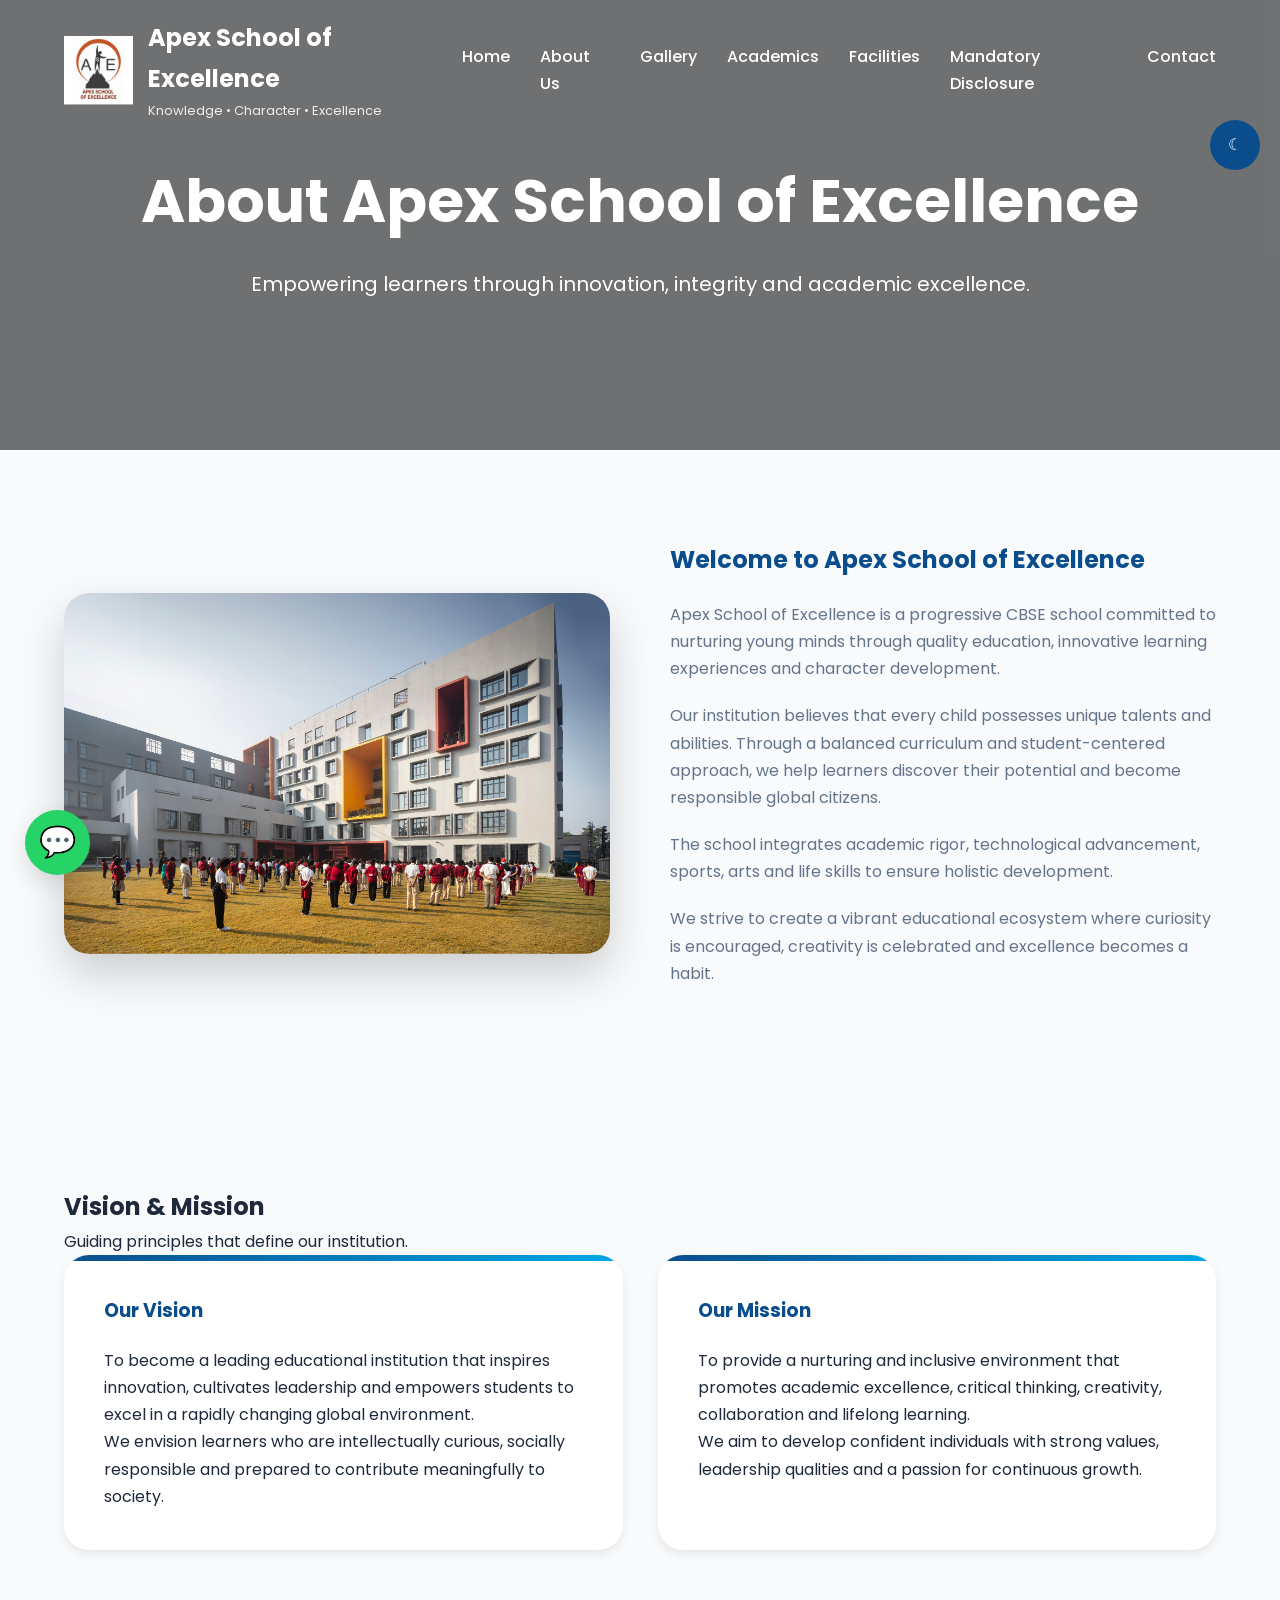
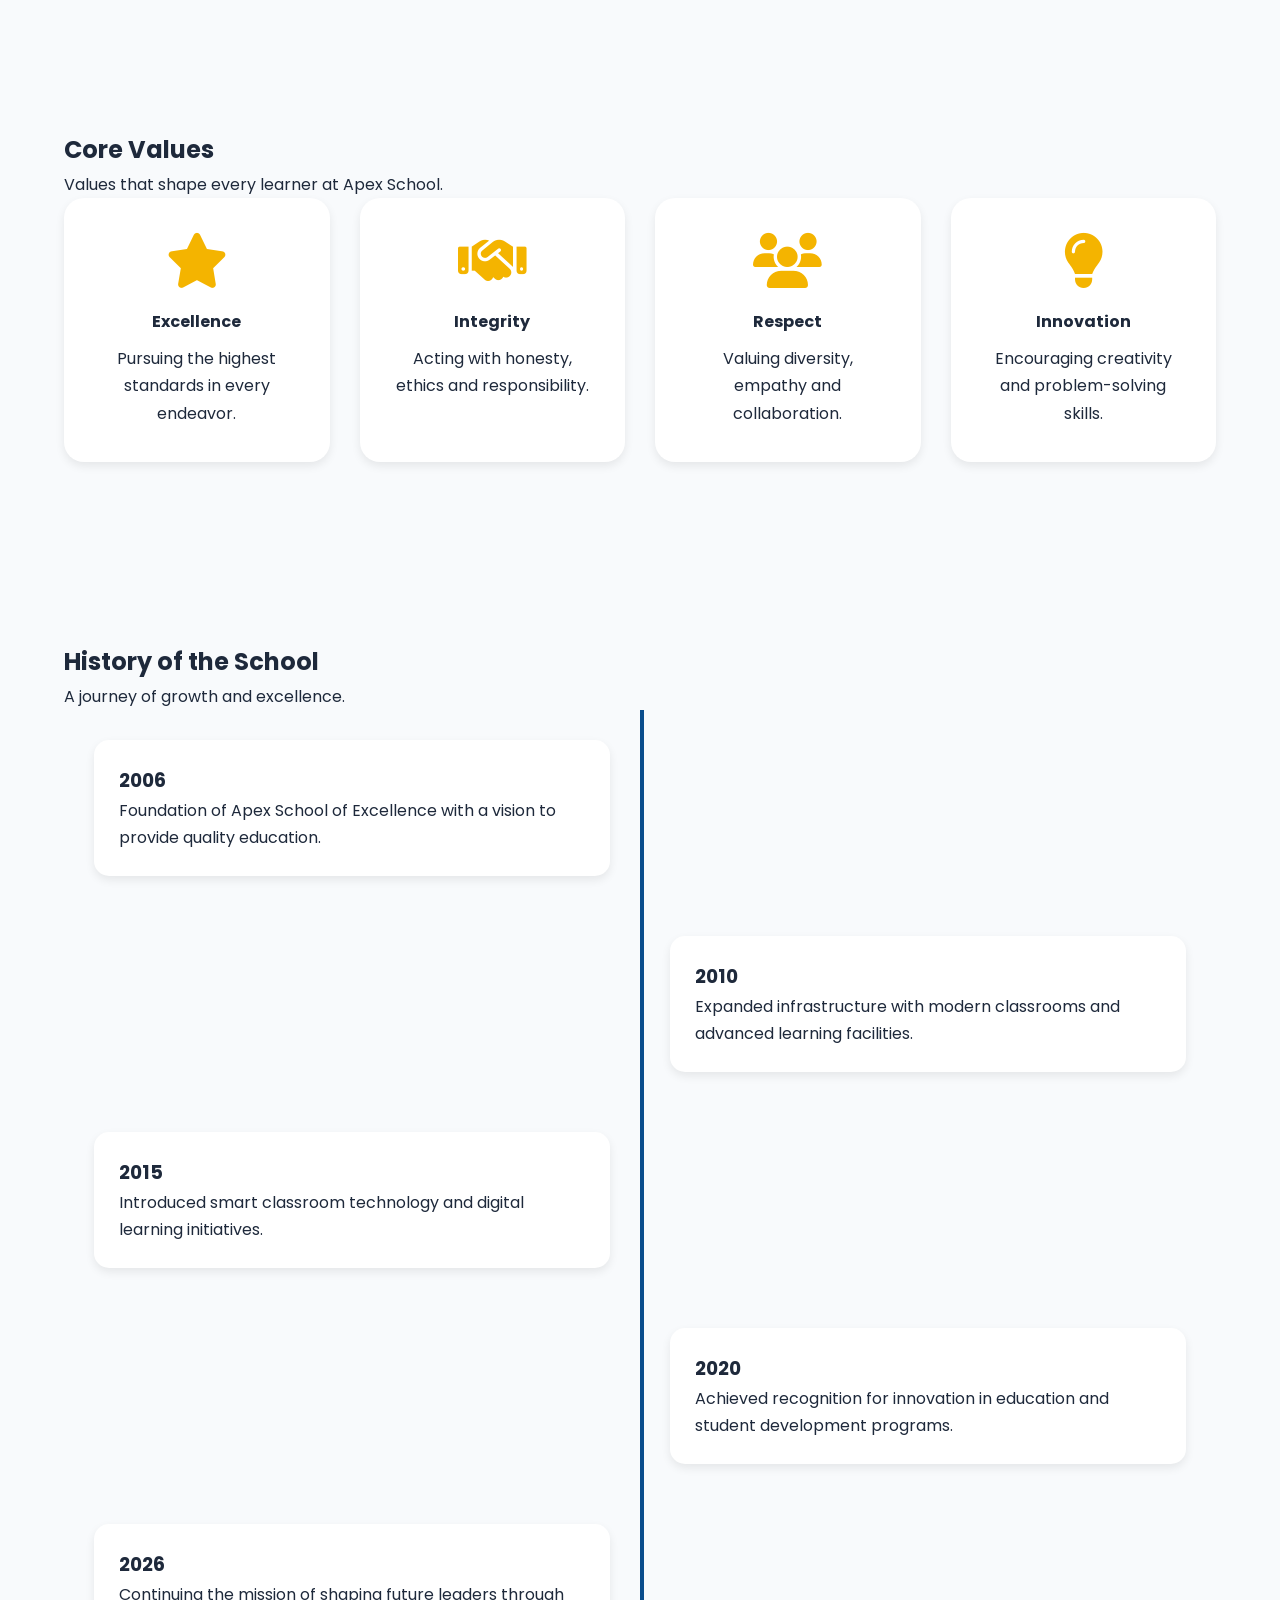
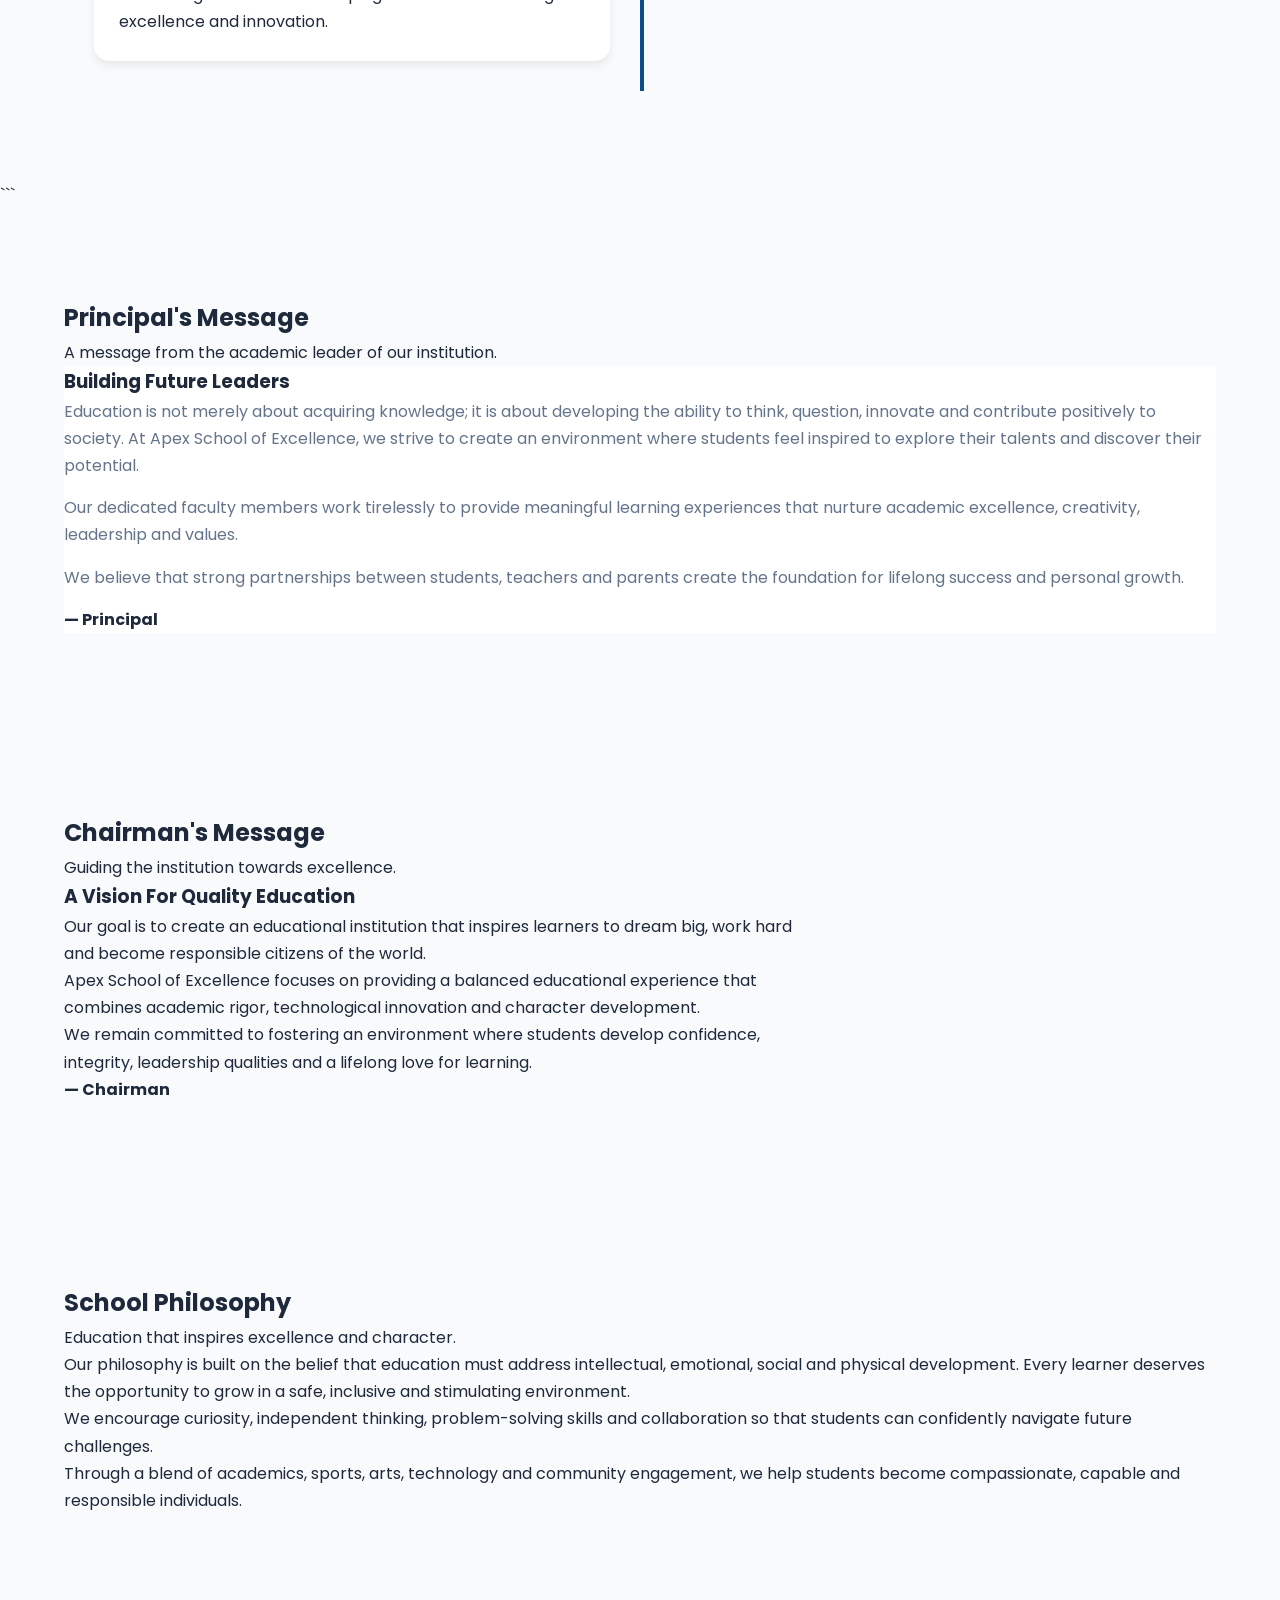
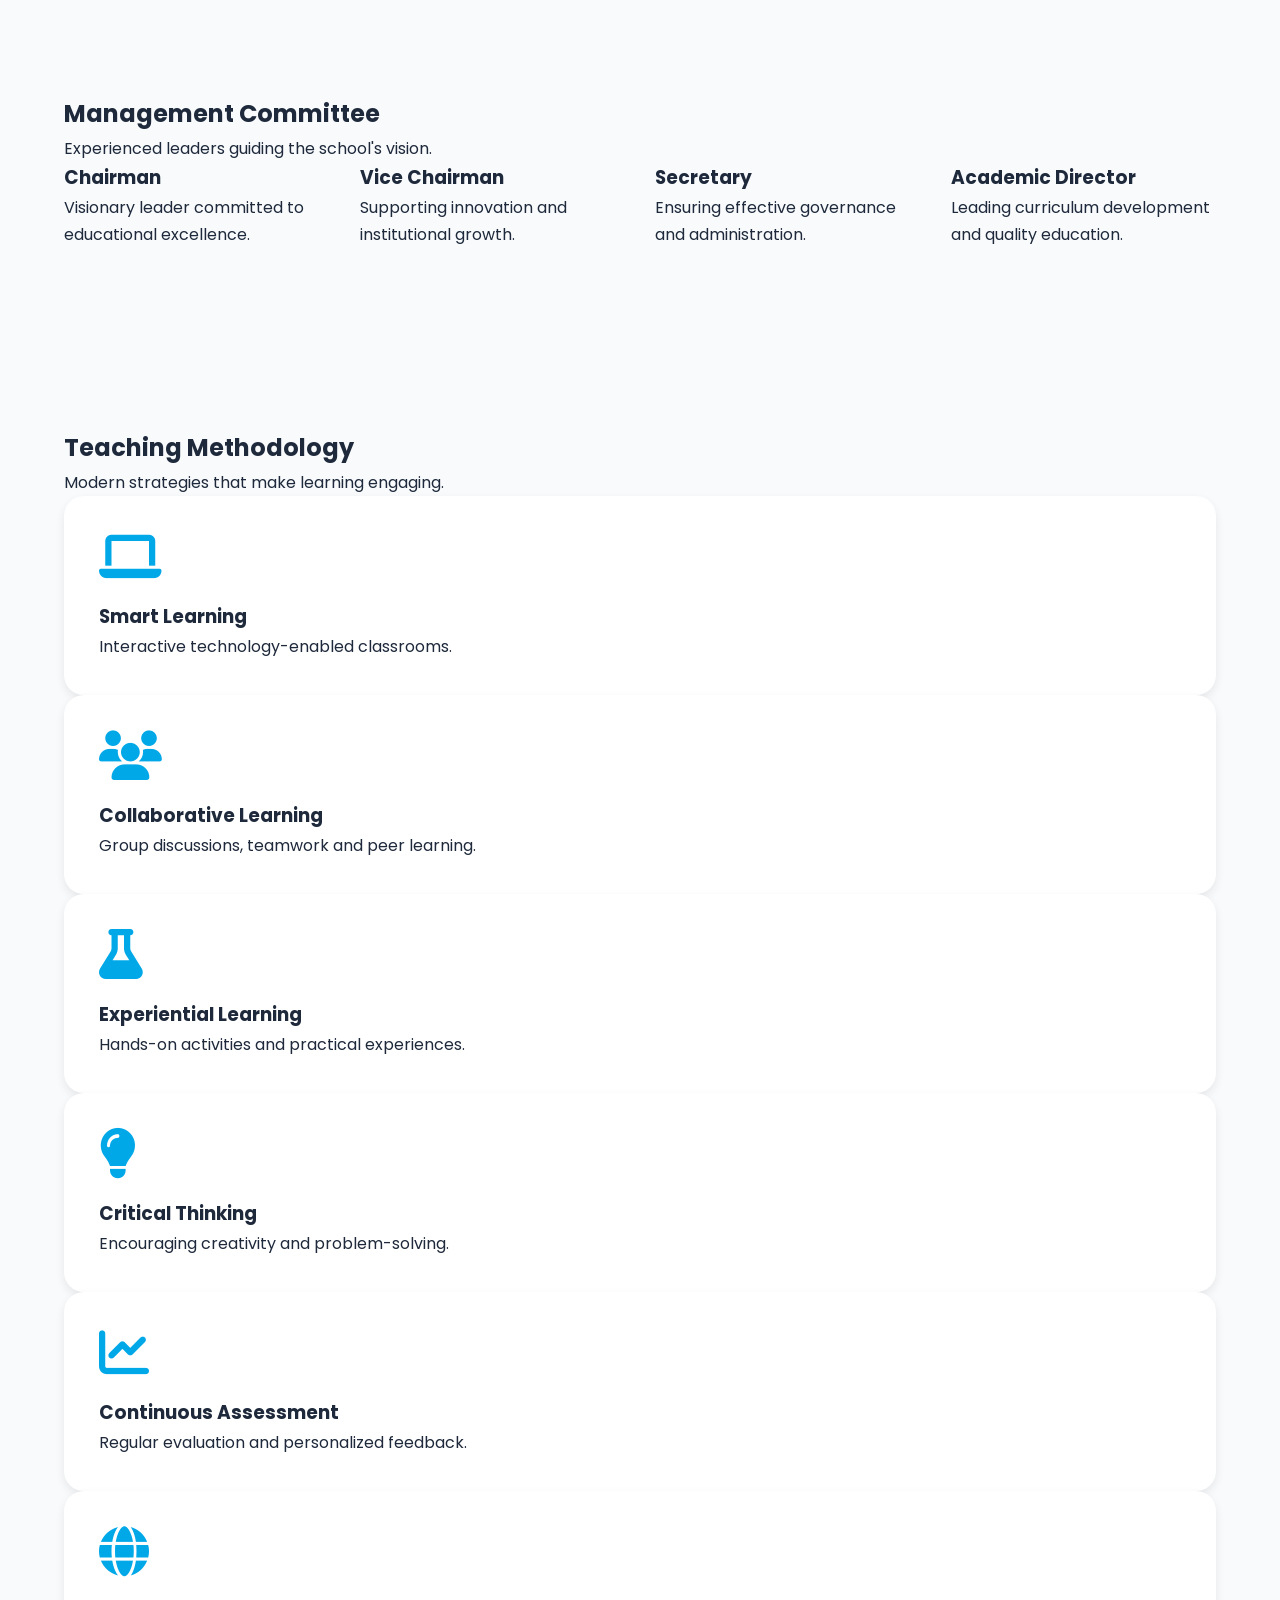
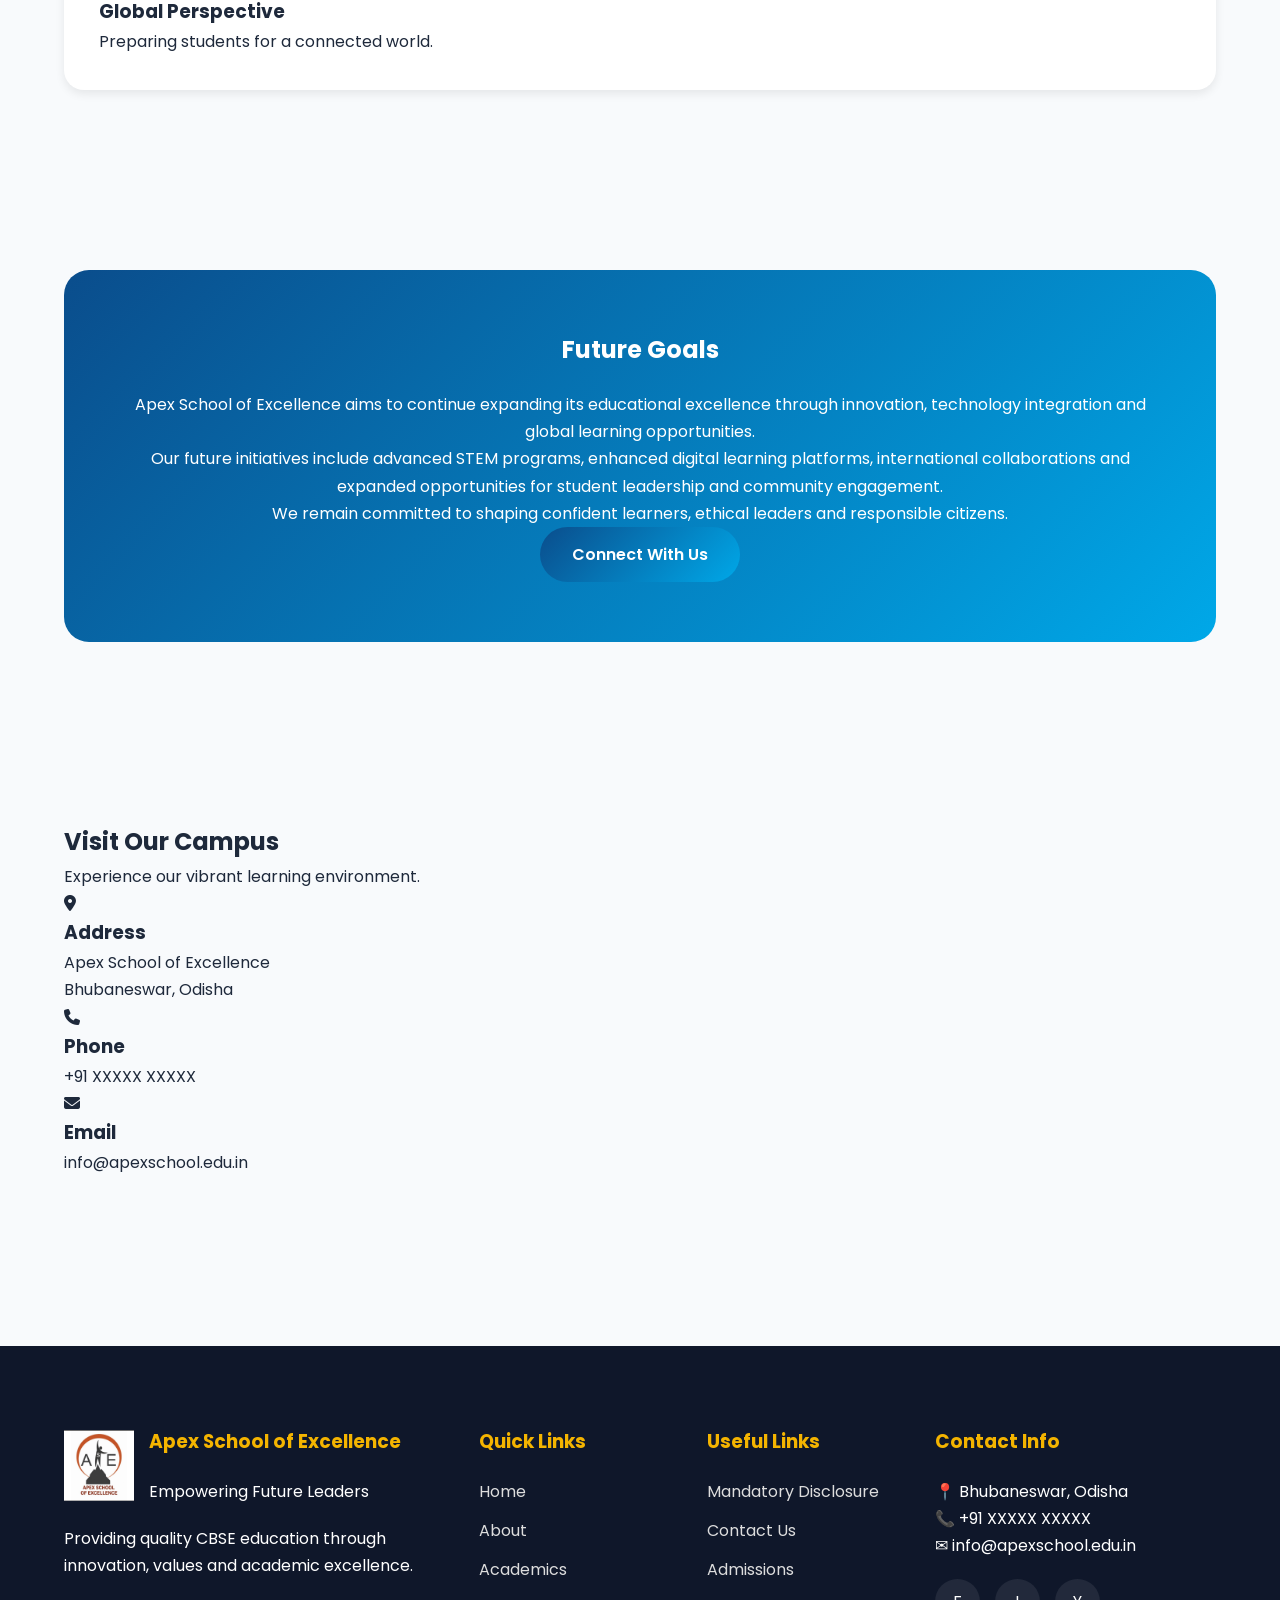
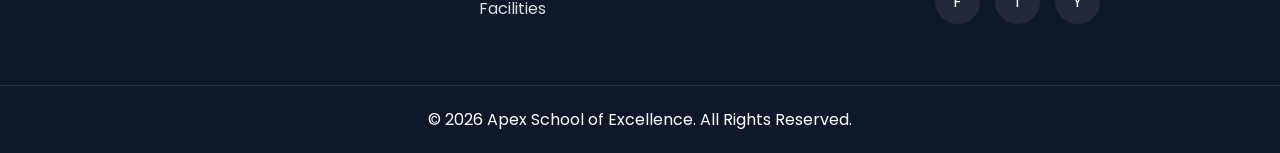
==== about.html @ f2a020d3 "first commit" ====
<!DOCTYPE html>
<html lang="en">

<head>

<meta charset="UTF-8">
<meta name="viewport" content="width=device-width, initial-scale=1.0">

<title>About Us | Apex School of Excellence</title>

<meta name="description"
content="Learn about Apex School of Excellence, our vision, mission, values, history and commitment to educational excellence.">

<link rel="stylesheet" href="style.css">

<link rel="stylesheet"
href="https://cdnjs.cloudflare.com/ajax/libs/font-awesome/6.5.1/css/all.min.css">

</head>

<body>

<!-- Loader -->

<div class="loader">
<div class="loader-spinner"></div>
</div>

<!-- Header Generated Through script.js -->



<!-- =====================================
PAGE BANNER
===================================== -->

<section class="page-banner"
style="background:url('images/about-banner.jpg') center/cover;">

<div class="page-banner-content">

<h1>About Apex School of Excellence</h1>

<p>
Empowering learners through innovation,
integrity and academic excellence.
</p>

</div>

</section>



<!-- =====================================
SCHOOL INTRODUCTION
===================================== -->

<section class="section">

<div class="container">

<div class="about-intro">

<div class="about-image">

<img
src="image/school 2.jpg"
alt="School Building">

</div>

<div class="about-content">

<h2>
Welcome to Apex School of Excellence
</h2>

<p>
Apex School of Excellence is a progressive CBSE school
committed to nurturing young minds through quality
education, innovative learning experiences and
character development.
</p>

<p>
Our institution believes that every child possesses
unique talents and abilities. Through a balanced
curriculum and student-centered approach, we help
learners discover their potential and become
responsible global citizens.
</p>

<p>
The school integrates academic rigor, technological
advancement, sports, arts and life skills to ensure
holistic development.
</p>

<p>
We strive to create a vibrant educational ecosystem
where curiosity is encouraged, creativity is celebrated
and excellence becomes a habit.
</p>

</div>

</div>

</div>

</section>



<!-- =====================================
VISION & MISSION
===================================== -->

<section class="section bg-light">

<div class="container">

<div class="section-header">

<h2>
Vision & Mission
</h2>

<p>
Guiding principles that define our institution.
</p>

</div>

<div class="vision-mission">

<div class="vision-card">

<h3>
Our Vision
</h3>

<p>
To become a leading educational institution that
inspires innovation, cultivates leadership and
empowers students to excel in a rapidly changing
global environment.
</p>

<p>
We envision learners who are intellectually curious,
socially responsible and prepared to contribute
meaningfully to society.
</p>

</div>

<div class="mission-card">

<h3>
Our Mission
</h3>

<p>
To provide a nurturing and inclusive environment
that promotes academic excellence, critical thinking,
creativity, collaboration and lifelong learning.
</p>

<p>
We aim to develop confident individuals with strong
values, leadership qualities and a passion for
continuous growth.
</p>

</div>

</div>

</div>

</section>



<!-- =====================================
CORE VALUES
===================================== -->

<section class="section">

<div class="container">

<div class="section-header">

<h2>
Core Values
</h2>

<p>
Values that shape every learner at Apex School.
</p>

</div>

<div class="values-grid">

<div class="value-card">

<i class="fas fa-star"></i>

<h4>Excellence</h4>

<p>
Pursuing the highest standards in every endeavor.
</p>

</div>

<div class="value-card">

<i class="fas fa-handshake"></i>

<h4>Integrity</h4>

<p>
Acting with honesty, ethics and responsibility.
</p>

</div>

<div class="value-card">

<i class="fas fa-users"></i>

<h4>Respect</h4>

<p>
Valuing diversity, empathy and collaboration.
</p>

</div>

<div class="value-card">

<i class="fas fa-lightbulb"></i>

<h4>Innovation</h4>

<p>
Encouraging creativity and problem-solving skills.
</p>

</div>

</div>

</div>

</section>



<!-- =====================================
HISTORY TIMELINE
===================================== -->

<section class="section bg-light">

<div class="container">

<div class="section-header">

<h2>
History of the School
</h2>

<p>
A journey of growth and excellence.
</p>

</div>

<div class="timeline">

<div class="timeline-item">

<div class="timeline-content">

<h3>2006</h3>

<p>
Foundation of Apex School of Excellence with a vision
to provide quality education.
</p>

</div>

</div>

<div class="timeline-item">

<div class="timeline-content">

<h3>2010</h3>

<p>
Expanded infrastructure with modern classrooms and
advanced learning facilities.
</p>

</div>

</div>

<div class="timeline-item">

<div class="timeline-content">

<h3>2015</h3>

<p>
Introduced smart classroom technology and digital
learning initiatives.
</p>

</div>

</div>

<div class="timeline-item">

<div class="timeline-content">

<h3>2020</h3>

<p>
Achieved recognition for innovation in education and
student development programs.
</p>

</div>

</div>

<div class="timeline-item">

<div class="timeline-content">

<h3>2026</h3>

<p>
Continuing the mission of shaping future leaders
through excellence and innovation.
</p>

</div>

</div>

</div>

</div>

</section>
```
<!-- =====================================
PRINCIPAL MESSAGE
===================================== -->

<section class="section">

<div class="container">

<div class="section-header">

<h2>
Principal's Message
</h2>

<p>
A message from the academic leader of our institution.
</p>

</div>

<div class="principal-wrapper">

<!-- <div class="principal-photo">

<img
src="images/principal.jpg"
<!-- alt="Principal"> -->

</div>

<div class="principal-message">

<h3>
Building Future Leaders
</h3>

<p>
Education is not merely about acquiring knowledge;
it is about developing the ability to think,
question, innovate and contribute positively to society.
At Apex School of Excellence, we strive to create an
environment where students feel inspired to explore
their talents and discover their potential.
</p>

<p>
Our dedicated faculty members work tirelessly to
provide meaningful learning experiences that nurture
academic excellence, creativity, leadership and values.
</p>

<p>
We believe that strong partnerships between students,
teachers and parents create the foundation for lifelong
success and personal growth.
</p>

<h4>
— Principal
</h4>

</div>

</div>

</div>

</section>



<!-- =====================================
CHAIRMAN MESSAGE
===================================== -->

<section class="section bg-light">

<div class="container">

<div class="section-header">

<h2>
Chairman's Message
</h2>

<p>
Guiding the institution towards excellence.
</p>

</div>

<div class="chairman-wrapper">

<div class="chairman-message">

<h3>
A Vision For Quality Education
</h3>

<p>
Our goal is to create an educational institution
that inspires learners to dream big, work hard and
become responsible citizens of the world.
</p>

<p>
Apex School of Excellence focuses on providing
a balanced educational experience that combines
academic rigor, technological innovation and
character development.
</p>

<p>
We remain committed to fostering an environment
where students develop confidence, integrity,
leadership qualities and a lifelong love for learning.
</p>

<h4>
— Chairman
</h4>

</div>

<!-- <div class="chairman-photo">

<img
src="images/chairman.jpg"
alt="Chairman">

</div> -->

</div>

</div>

</section>



<!-- =====================================
SCHOOL PHILOSOPHY
===================================== -->

<section class="section">

<div class="container">

<div class="section-header">

<h2>
School Philosophy
</h2>

<p>
Education that inspires excellence and character.
</p>

</div>

<div class="philosophy-content">

<p>
Our philosophy is built on the belief that education
must address intellectual, emotional, social and
physical development. Every learner deserves the
opportunity to grow in a safe, inclusive and
stimulating environment.
</p>

<p>
We encourage curiosity, independent thinking,
problem-solving skills and collaboration so that
students can confidently navigate future challenges.
</p>

<p>
Through a blend of academics, sports, arts,
technology and community engagement, we help
students become compassionate, capable and
responsible individuals.
</p>

</div>

</div>

</section>



<!-- =====================================
MANAGEMENT COMMITTEE
===================================== -->

<section class="section bg-light">

<div class="container">

<div class="section-header">

<h2>
Management Committee
</h2>

<p>
Experienced leaders guiding the school's vision.
</p>

</div>

<div class="management-grid">

<div class="management-card">

<!-- <img
src="images/member1.jpg"
alt="Member"> -->

<h3>
Chairman
</h3>

<p>
Visionary leader committed to educational excellence.
</p>

</div>

<div class="management-card">

<!-- <img
src="images/member2.jpg"
alt="Member"> -->

<h3>
Vice Chairman
</h3>

<p>
Supporting innovation and institutional growth.
</p>

</div>

<div class="management-card">

<!-- <img
src="images/member3.jpg"
alt="Member"> -->

<h3>
Secretary
</h3>

<p>
Ensuring effective governance and administration.
</p>

</div>

<div class="management-card">

<!-- <img
src="images/member4.jpg"
alt="Member"> -->

<h3>
Academic Director
</h3>

<p>
Leading curriculum development and quality education.
</p>

</div>

</div>

</div>

</section>



<!-- =====================================
TEACHING METHODOLOGY
===================================== -->

<section class="section">

<div class="container">

<div class="section-header">

<h2>
Teaching Methodology
</h2>

<p>
Modern strategies that make learning engaging.
</p>

</div>

<div class="methodology-grid">

<div class="method-card">

<i class="fas fa-laptop"></i>

<h3>
Smart Learning
</h3>

<p>
Interactive technology-enabled classrooms.
</p>

</div>

<div class="method-card">

<i class="fas fa-users"></i>

<h3>
Collaborative Learning
</h3>

<p>
Group discussions, teamwork and peer learning.
</p>

</div>

<div class="method-card">

<i class="fas fa-flask"></i>

<h3>
Experiential Learning
</h3>

<p>
Hands-on activities and practical experiences.
</p>

</div>

<div class="method-card">

<i class="fas fa-lightbulb"></i>

<h3>
Critical Thinking
</h3>

<p>
Encouraging creativity and problem-solving.
</p>

</div>

<div class="method-card">

<i class="fas fa-chart-line"></i>

<h3>
Continuous Assessment
</h3>

<p>
Regular evaluation and personalized feedback.
</p>

</div>

<div class="method-card">

<i class="fas fa-globe"></i>

<h3>
Global Perspective
</h3>

<p>
Preparing students for a connected world.
</p>

</div>

</div>

</div>

</section>



<!-- =====================================
FUTURE GOALS
===================================== -->

<section class="section bg-light">

<div class="container">

<div class="future-goals">

<h2>
Future Goals
</h2>

<p>
Apex School of Excellence aims to continue expanding
its educational excellence through innovation,
technology integration and global learning opportunities.
</p>

<p>
Our future initiatives include advanced STEM programs,
enhanced digital learning platforms, international
collaborations and expanded opportunities for student
leadership and community engagement.
</p>

<p>
We remain committed to shaping confident learners,
ethical leaders and responsible citizens.
</p>

<a href="Contact.html"
class="btn btn-primary">

Connect With Us

</a>

</div>

</div>

</section>



<!-- =====================================
CONTACT PREVIEW
===================================== -->

<section class="section">

<div class="container">

<div class="section-header">

<h2>
Visit Our Campus
</h2>

<p>
Experience our vibrant learning environment.
</p>

</div>

<div class="contact-preview-grid">

<div class="contact-preview-card">

<i class="fas fa-map-marker-alt"></i>

<h3>
Address
</h3>

<p>
Apex School of Excellence<br>
Bhubaneswar, Odisha
</p>

</div>

<div class="contact-preview-card">

<i class="fas fa-phone"></i>

<h3>
Phone
</h3>

<p>
+91 XXXXX XXXXX
</p>

</div>

<div class="contact-preview-card">

<i class="fas fa-envelope"></i>

<h3>
Email
</h3>

<p>
info@apexschool.edu.in
</p>

</div>

</div>

</div>

</section>



<!-- Footer Automatically Loaded from script.js -->

<script src="script.js"></script>

</body>
</html>
---- style.css ----
/* =====================================================
   APEX SCHOOL OF EXCELLENCE
   PREMIUM SCHOOL WEBSITE CSS
   PART 1 : FOUNDATION + HEADER + HERO + COMMON SECTIONS
===================================================== */

/* ===============================
   GOOGLE FONT IMPORT
================================ */
@import url('https://fonts.googleapis.com/css2?family=Poppins:wght@300;400;500;600;700;800&display=swap');

/* ===============================
   ROOT VARIABLES
================================ */
:root{

    --primary:#0A4D8C;
    --secondary:#F4B400;
    --accent:#00A8E8;

    --white:#ffffff;
    --light:#F8FAFC;
    --dark:#1E293B;

    --gray:#64748B;
    --border:#E2E8F0;

    --gradient-primary:
    linear-gradient(
    135deg,
    #0A4D8C 0%,
    #00A8E8 100%
    );

    --gradient-secondary:
    linear-gradient(
    135deg,
    #F4B400 0%,
    #ffdb6c 100%
    );

    --shadow-sm:
    0 4px 10px rgba(0,0,0,.08);

    --shadow-md:
    0 8px 25px rgba(0,0,0,.12);

    --shadow-lg:
    0 20px 45px rgba(0,0,0,.18);

    --radius-sm:8px;
    --radius-md:15px;
    --radius-lg:25px;

    --transition:.4s ease;
}

/* ===============================
   RESET
================================ */
*{
    margin:0;
    padding:0;
    box-sizing:border-box;
}

html{
    scroll-behavior:smooth;
}

body{
    font-family:'Poppins',sans-serif;
    background:var(--light);
    color:var(--dark);
    overflow-x:hidden;
    line-height:1.7;
}

/* ===============================
   SCROLLBAR
================================ */
::-webkit-scrollbar{
    width:10px;
}

::-webkit-scrollbar-track{
    background:#ddd;
}

::-webkit-scrollbar-thumb{
    background:var(--primary);
    border-radius:20px;
}

/* ===============================
   CONTAINER
================================ */
.container{
    width:90%;
    max-width:1400px;
    margin:auto;
}

/* ===============================
   COMMON HEADINGS
================================ */
.section-title{
    text-align:center;
    margin-bottom:20px;
    font-size:42px;
    font-weight:700;
    color:var(--primary);
}

.section-subtitle{
    text-align:center;
    max-width:800px;
    margin:auto;
    color:var(--gray);
    margin-bottom:60px;
}

/* ===============================
   SECTION SPACING
================================ */
section{
    padding:90px 0;
}

/* ===============================
   LINKS
================================ */
a{
    text-decoration:none;
}

ul{
    list-style:none;
}

/* ===============================
   IMAGES
================================ */
img{
    width:100%;
    display:block;
}

/* ===============================
   BUTTONS
================================ */
.btn{
    display:inline-block;
    padding:14px 32px;
    border-radius:50px;
    transition:var(--transition);
    font-weight:600;
    cursor:pointer;
}

.btn-primary{
    background:var(--gradient-primary);
    color:white;
}

.btn-primary:hover{
    transform:translateY(-4px);
    box-shadow:var(--shadow-md);
}

.btn-secondary{
    background:var(--gradient-secondary);
    color:var(--dark);
}

.btn-secondary:hover{
    transform:translateY(-4px);
}

/* ===============================
   GLASS EFFECT
================================ */
.glass{
    background:rgba(255,255,255,.15);
    backdrop-filter:blur(12px);
    border:1px solid rgba(255,255,255,.3);
}

/* ===============================
   HEADER
================================ */
header{
    position:fixed;
    top:0;
    left:0;
    width:100%;
    z-index:9999;
    transition:.4s;
}

header.scrolled{
    background:white;
    box-shadow:var(--shadow-sm);
}

nav{
    display:flex;
    justify-content:space-between;
    align-items:center;
    padding:18px 5%;
}

.logo-area{
    display:flex;
    align-items:center;
    gap:15px;
}

.logo-area img{
    width:70px;
    height:70px;
    object-fit:contain;
}

.logo-text h2{
    color:white;
    font-size:24px;
    transition:.3s;
}

header.scrolled .logo-text h2{
    color:var(--primary);
}

.logo-text p{
    color:#eee;
    font-size:13px;
}

header.scrolled .logo-text p{
    color:#444;
}

/* ===============================
   NAVIGATION
================================ */
.nav-links{
    display:flex;
    gap:30px;
}

.nav-links a{
    color:white;
    font-weight:500;
    position:relative;
}

header.scrolled .nav-links a{
    color:var(--dark);
}

.nav-links a::after{
    content:'';
    position:absolute;
    width:0%;
    height:2px;
    left:0;
    bottom:-5px;
    background:var(--secondary);
    transition:.3s;
}

.nav-links a:hover::after{
    width:100%;
}

.nav-links a.active{
    color:var(--secondary);
}

/* ===============================
   HAMBURGER
================================ */
.menu-toggle{
    display:none;
    font-size:28px;
    cursor:pointer;
    color:white;
}

header.scrolled .menu-toggle{
    color:var(--primary);
}

/* ===============================
   HERO SECTION
================================ */
.hero{
    min-height:100vh;
    background:
    linear-gradient(
    rgba(0,0,0,.55),
    rgba(0,0,0,.55)),
    url("images/hero.jpg");

    background-size:cover;
    background-position:center;
    display:flex;
    align-items:center;
    position:relative;
}

.hero-content{
    max-width:850px;
    color:white;
}

.hero-badge{
    display:inline-block;
    background:var(--secondary);
    color:black;
    padding:10px 25px;
    border-radius:50px;
    margin-bottom:25px;
    font-weight:600;
}

.hero-content h1{
    font-size:72px;
    line-height:1.1;
    margin-bottom:25px;
}

.hero-content p{
    font-size:20px;
    margin-bottom:35px;
}

.hero-buttons{
    display:flex;
    gap:20px;
    flex-wrap:wrap;
}

/* ===============================
   FLOATING ADMISSION BUTTON
================================ */
.admission-float{
    position:fixed;
    right:25px;
    top:50%;
    transform:translateY(-50%);
    background:var(--secondary);
    color:black;
    padding:15px;
    font-weight:700;
    border-radius:15px;
    box-shadow:var(--shadow-md);
    z-index:999;
}

/* ===============================
   FEATURE CARDS
================================ */
.grid-3{
    display:grid;
    grid-template-columns:repeat(3,1fr);
    gap:30px;
}

.card{
    background:white;
    border-radius:20px;
    padding:35px;
    transition:var(--transition);
    box-shadow:var(--shadow-sm);
}

.card:hover{
    transform:translateY(-10px);
    box-shadow:var(--shadow-lg);
}

.card i{
    font-size:50px;
    color:var(--primary);
    margin-bottom:20px;
}

.card h3{
    margin-bottom:15px;
}

/* ===============================
   HIGHLIGHTS
================================ */
.highlight-box{
    text-align:center;
    padding:30px;
    background:white;
    border-radius:20px;
    box-shadow:var(--shadow-sm);
}

.highlight-box img{
    width:80px;
    margin:auto;
    margin-bottom:20px;
}

/* ===============================
   COUNTERS
================================ */
.counter-section{
    background:var(--gradient-primary);
    color:white;
}

.counter-grid{
    display:grid;
    grid-template-columns:repeat(4,1fr);
    gap:30px;
}

.counter-box{
    text-align:center;
}

.counter-box h2{
    font-size:55px;
    margin-bottom:10px;
}

.counter-box p{
    font-size:18px;
}

/* ===============================
   NEWS TICKER
================================ */
.news-ticker{
    background:var(--primary);
    color:white;
    padding:15px;
    overflow:hidden;
    white-space:nowrap;
}

.news-content{
    display:inline-block;
    animation:ticker 25s linear infinite;
}

@keyframes ticker{
    from{
        transform:translateX(100%);
    }

    to{
        transform:translateX(-100%);
    }
}

/* ===============================
   EVENTS SECTION
================================ */
.events-grid{
    display:grid;
    grid-template-columns:repeat(3,1fr);
    gap:30px;
}

.event-card{
    background:white;
    overflow:hidden;
    border-radius:20px;
    box-shadow:var(--shadow-sm);
}

.event-card img{
    height:240px;
    object-fit:cover;
}

.event-content{
    padding:25px;
}

/* ===============================
   GALLERY
================================ */
.gallery-grid{
    display:grid;
    grid-template-columns:
    repeat(auto-fit,minmax(300px,1fr));
    gap:20px;
}

.gallery-item{
    overflow:hidden;
    border-radius:20px;
    position:relative;
}

.gallery-item img{
    transition:.5s;
}

.gallery-item:hover img{
    transform:scale(1.1);
}

/* ===============================
   TESTIMONIAL CARD
================================ */
.testimonial-card{
    background:white;
    padding:35px;
    border-radius:20px;
    box-shadow:var(--shadow-sm);
    text-align:center;
}

.testimonial-card img{
    width:90px;
    height:90px;
    border-radius:50%;
    margin:auto;
    margin-bottom:20px;
}

/* ===============================
   TIMELINE
================================ */
.timeline{
    position:relative;
}

.timeline::before{
    content:'';
    position:absolute;
    width:4px;
    background:var(--primary);
    top:0;
    bottom:0;
    left:50%;
}

.timeline-item{
    width:50%;
    padding:30px;
    position:relative;
}

.timeline-item:nth-child(odd){
    left:0;
}

.timeline-item:nth-child(even){
    left:50%;
}

.timeline-content{
    background:white;
    padding:25px;
    border-radius:15px;
    box-shadow:var(--shadow-sm);
}

/* ===============================
   FAQ
================================ */
.faq-item{
    background:white;
    margin-bottom:15px;
    border-radius:15px;
    overflow:hidden;
    box-shadow:var(--shadow-sm);
}

.faq-question{
    padding:20px;
    cursor:pointer;
    font-weight:600;
}

.faq-answer{
    display:none;
    padding:20px;
    border-top:1px solid #ddd;
}

/* ===============================
   CONTACT PREVIEW
================================ */
.contact-preview{
    background:var(--gradient-primary);
    color:white;
    text-align:center;
}

.contact-preview h2{
    margin-bottom:20px;
}

/* ===============================
   REVEAL ANIMATION
================================ */
.reveal{
    opacity:0;
    transform:translateY(50px);
    transition:1s;
}

.reveal.active{
    opacity:1;
    transform:translateY(0);
}

/* ===============================
   RESPONSIVE
================================ */

@media(max-width:1200px){

.grid-3,
.events-grid,
.counter-grid{
grid-template-columns:repeat(2,1fr);
}

.hero-content h1{
font-size:58px;
}

}

@media(max-width:768px){

.menu-toggle{
display:block;
}

.nav-links{
position:absolute;
top:100%;
left:-100%;
background:white;
width:100%;
flex-direction:column;
padding:20px;
transition:.4s;
}

.nav-links.active{
left:0;
}

.nav-links a{
color:var(--dark);
}

.hero-content h1{
font-size:42px;
}

.grid-3,
.events-grid,
.counter-grid{
grid-template-columns:1fr;
}

.timeline::before{
left:10px;
}

.timeline-item{
width:100%;
left:0 !important;
padding-left:40px;
}

.section-title{
font-size:34px;
}

}

@media(max-width:480px){

.hero-content h1{
font-size:34px;
}

.hero-content p{
font-size:16px;
}

.btn{
padding:12px 24px;
}

.logo-area img{
width:55px;
height:55px;
}

.logo-text h2{
font-size:18px;
}

}
/* =====================================================
   APEX SCHOOL OF EXCELLENCE
   STYLE.CSS PART 2
   ABOUT • ACADEMICS • FACILITIES
===================================================== */


/* =====================================
   PAGE HERO BANNER
===================================== */

.page-banner{
    height:450px;
    display:flex;
    align-items:center;
    justify-content:center;
    text-align:center;
    color:#fff;
    position:relative;
    overflow:hidden;
}

.page-banner::before{
    content:'';
    position:absolute;
    inset:0;
    background:rgba(0,0,0,.55);
}

.page-banner-content{
    position:relative;
    z-index:2;
}

.page-banner h1{
    font-size:60px;
    margin-bottom:15px;
}

.page-banner p{
    font-size:20px;
    max-width:800px;
    margin:auto;
}


/* =====================================
   ABOUT INTRO SECTION
===================================== */

.about-intro{
    display:grid;
    grid-template-columns:1fr 1fr;
    gap:60px;
    align-items:center;
}

.about-image img{
    border-radius:25px;
    box-shadow:var(--shadow-lg);
}

.about-content h2{
    color:var(--primary);
    margin-bottom:20px;
}

.about-content p{
    margin-bottom:20px;
    color:var(--gray);
}


/* =====================================
   VISION MISSION
===================================== */

.vision-mission{
    display:grid;
    grid-template-columns:repeat(2,1fr);
    gap:35px;
}

.vision-card,
.mission-card{
    background:#fff;
    padding:40px;
    border-radius:25px;
    box-shadow:var(--shadow-sm);
    transition:.4s;
    position:relative;
    overflow:hidden;
}

.vision-card::before,
.mission-card::before{
    content:'';
    position:absolute;
    width:100%;
    height:6px;
    top:0;
    left:0;
    background:var(--gradient-primary);
}

.vision-card:hover,
.mission-card:hover{
    transform:translateY(-10px);
    box-shadow:var(--shadow-lg);
}

.vision-card h3,
.mission-card h3{
    color:var(--primary);
    margin-bottom:20px;
}


/* =====================================
   CORE VALUES
===================================== */

.values-grid{
    display:grid;
    grid-template-columns:repeat(4,1fr);
    gap:30px;
}

.value-card{
    background:#fff;
    text-align:center;
    padding:35px;
    border-radius:20px;
    box-shadow:var(--shadow-sm);
    transition:.4s;
}

.value-card:hover{
    transform:translateY(-10px);
}

.value-card i{
    font-size:55px;
    color:var(--secondary);
    margin-bottom:20px;
}

.value-card h4{
    margin-bottom:10px;
}


/* =====================================
   PRINCIPAL MESSAGE
===================================== */

.principal-section{
    background:#fff;
}

.principal-wrapper{
    display:grid;
    grid-template-columns:350px 1fr;
    gap:50px;
    align-items:center;
}

.principal-photo img{
    border-radius:20px;
    box-shadow:var(--shadow-md);
}

.principal-message{
    background:#fff;
}

.principal-message h2{
    color:var(--primary);
    margin-bottom:20px;
}

.principal-message p{
    margin-bottom:15px;
    color:var(--gray);
}


/* =====================================
   CHAIRMAN MESSAGE
===================================== */

.chairman-wrapper{
    display:grid;
    grid-template-columns:1fr 350px;
    gap:50px;
    align-items:center;
}

.chairman-photo img{
    border-radius:20px;
}


/* =====================================
   MANAGEMENT COMMITTEE
===================================== */

.management-grid{
    display:grid;
    grid-template-columns:repeat(4,1fr);
    gap:30px;
}

.member-card{
    background:#fff;
    border-radius:20px;
    overflow:hidden;
    box-shadow:var(--shadow-sm);
    transition:.4s;
}

.member-card:hover{
    transform:translateY(-8px);
}

.member-card img{
    height:280px;
    object-fit:cover;
}

.member-info{
    padding:20px;
    text-align:center;
}

.member-info h4{
    color:var(--primary);
}


/* =====================================
   TEACHING METHODOLOGY
===================================== */

.method-grid{
    display:grid;
    grid-template-columns:repeat(3,1fr);
    gap:30px;
}

.method-card{
    background:#fff;
    padding:35px;
    border-radius:20px;
    box-shadow:var(--shadow-sm);
    transition:.4s;
}

.method-card:hover{
    transform:translateY(-10px);
}

.method-card i{
    font-size:50px;
    color:var(--accent);
    margin-bottom:20px;
}


/* =====================================
   FUTURE GOALS
===================================== */

.future-goals{
    background:var(--gradient-primary);
    color:#fff;
    border-radius:25px;
    padding:60px;
    text-align:center;
}

.future-goals h2{
    margin-bottom:20px;
}


/* =====================================
   ACADEMIC OVERVIEW
===================================== */

.academic-overview{
    display:grid;
    grid-template-columns:1fr 1fr;
    gap:60px;
    align-items:center;
}

.academic-overview img{
    border-radius:25px;
}


/* =====================================
   CURRICULUM CARDS
===================================== */

.curriculum-grid{
    display:grid;
    grid-template-columns:repeat(4,1fr);
    gap:30px;
}

.curriculum-card{
    background:#fff;
    padding:35px;
    border-radius:20px;
    text-align:center;
    box-shadow:var(--shadow-sm);
    transition:.4s;
}

.curriculum-card:hover{
    transform:translateY(-10px);
}

.curriculum-card i{
    font-size:55px;
    color:var(--primary);
    margin-bottom:20px;
}


/* =====================================
   ACADEMIC PROGRAMS
===================================== */

.program-card{
    background:#fff;
    border-left:6px solid var(--primary);
    padding:35px;
    margin-bottom:25px;
    border-radius:15px;
    box-shadow:var(--shadow-sm);
}


/* =====================================
   SMART CLASS SECTION
===================================== */

.smart-class{
    background:#fff;
}

.smart-grid{
    display:grid;
    grid-template-columns:repeat(3,1fr);
    gap:30px;
}

.smart-card{
    background:var(--light);
    padding:30px;
    border-radius:20px;
    text-align:center;
}


/* =====================================
   SUBJECT LABS
===================================== */

.lab-grid{
    display:grid;
    grid-template-columns:repeat(3,1fr);
    gap:30px;
}

.lab-card{
    background:#fff;
    overflow:hidden;
    border-radius:20px;
    box-shadow:var(--shadow-sm);
}

.lab-card img{
    height:250px;
    object-fit:cover;
}

.lab-content{
    padding:25px;
}


/* =====================================
   SCHOLARSHIP SECTION
===================================== */

.scholarship-box{
    background:linear-gradient(
    135deg,
    #0A4D8C,
    #00A8E8);
    color:#fff;
    padding:60px;
    border-radius:25px;
    text-align:center;
}


/* =====================================
   FACILITY SECTION
===================================== */

.facility-grid{
    display:grid;
    grid-template-columns:repeat(2,1fr);
    gap:40px;
}

.facility-card{
    background:#fff;
    border-radius:25px;
    overflow:hidden;
    box-shadow:var(--shadow-sm);
    transition:.4s;
}

.facility-card:hover{
    transform:translateY(-10px);
}

.facility-card img{
    height:320px;
    object-fit:cover;
}

.facility-content{
    padding:30px;
}

.facility-content h3{
    color:var(--primary);
    margin-bottom:15px;
}


/* =====================================
   FACILITY FEATURES LIST
===================================== */

.facility-features{
    margin-top:20px;
}

.facility-features li{
    padding:8px 0;
    color:var(--gray);
}

.facility-features li::before{
    content:'✓';
    color:green;
    font-weight:bold;
    margin-right:10px;
}


/* =====================================
   SPORTS SECTION
===================================== */

.sports-grid{
    display:grid;
    grid-template-columns:repeat(4,1fr);
    gap:25px;
}

.sport-card{
    background:#fff;
    padding:30px;
    border-radius:20px;
    text-align:center;
    box-shadow:var(--shadow-sm);
}

.sport-card i{
    font-size:55px;
    color:var(--secondary);
    margin-bottom:20px;
}


/* =====================================
   DIGITAL INFRASTRUCTURE
===================================== */

.digital-infra{
    background:var(--gradient-primary);
    color:#fff;
    border-radius:25px;
    padding:60px;
}

.digital-grid{
    display:grid;
    grid-template-columns:repeat(4,1fr);
    gap:30px;
}

.digital-box{
    text-align:center;
}

.digital-box i{
    font-size:50px;
    margin-bottom:20px;
}


/* =====================================
   ACHIEVEMENT CARDS
===================================== */

.achievement-grid{
    display:grid;
    grid-template-columns:repeat(3,1fr);
    gap:30px;
}

.achievement-card{
    background:#fff;
    padding:35px;
    border-radius:20px;
    text-align:center;
    box-shadow:var(--shadow-sm);
}

.achievement-card h3{
    color:var(--primary);
}


/* =====================================
   IMAGE OVERLAY EFFECT
===================================== */

.image-overlay{
    position:relative;
    overflow:hidden;
    border-radius:20px;
}

.image-overlay img{
    transition:.6s;
}

.image-overlay:hover img{
    transform:scale(1.1);
}

.image-overlay::after{
    content:'';
    position:absolute;
    inset:0;
    background:rgba(10,77,140,.5);
    opacity:0;
    transition:.5s;
}

.image-overlay:hover::after{
    opacity:1;
}


/* =====================================
   RESPONSIVE
===================================== */

@media(max-width:1200px){

.values-grid,
.management-grid,
.curriculum-grid,
.digital-grid,
.sports-grid{
grid-template-columns:repeat(2,1fr);
}

}

@media(max-width:991px){

.about-intro,
.principal-wrapper,
.chairman-wrapper,
.academic-overview{
grid-template-columns:1fr;
}

.vision-mission,
.facility-grid{
grid-template-columns:1fr;
}

.method-grid,
.lab-grid,
.achievement-grid{
grid-template-columns:repeat(2,1fr);
}

.page-banner h1{
font-size:48px;
}

}

@media(max-width:768px){

.values-grid,
.management-grid,
.curriculum-grid,
.method-grid,
.lab-grid,
.digital-grid,
.sports-grid,
.achievement-grid{
grid-template-columns:1fr;
}

.page-banner{
height:320px;
}

.page-banner h1{
font-size:38px;
}

.future-goals,
.scholarship-box,
.digital-infra{
padding:40px 25px;
}

}

@media(max-width:480px){

.page-banner h1{
font-size:30px;
}

.page-banner p{
font-size:15px;
}

}
/* =====================================================
   APEX SCHOOL OF EXCELLENCE
   STYLE.CSS PART 3
   CONTACT • FOOTER • FORMS • UTILITIES
===================================================== */


/* =====================================
   CONTACT PAGE
===================================== */

.contact-section{
    padding:100px 0;
}

.contact-grid{
    display:grid;
    grid-template-columns:1fr 1.2fr;
    gap:40px;
}

.contact-info{
    display:flex;
    flex-direction:column;
    gap:25px;
}

.contact-card{
    background:#fff;
    padding:30px;
    border-radius:20px;
    box-shadow:var(--shadow-sm);
    transition:.4s;
}

.contact-card:hover{
    transform:translateY(-8px);
    box-shadow:var(--shadow-md);
}

.contact-card i{
    font-size:40px;
    color:var(--primary);
    margin-bottom:15px;
}

.contact-card h3{
    margin-bottom:10px;
    color:var(--primary);
}


/* =====================================
   CONTACT FORM
===================================== */

.contact-form{
    background:#fff;
    padding:40px;
    border-radius:25px;
    box-shadow:var(--shadow-md);
}

.contact-form h2{
    margin-bottom:25px;
    color:var(--primary);
}

.form-group{
    margin-bottom:20px;
}

.form-group label{
    display:block;
    margin-bottom:8px;
    font-weight:600;
}

.form-control{
    width:100%;
    padding:15px;
    border:1px solid #ddd;
    border-radius:12px;
    font-size:15px;
    transition:.3s;
}

.form-control:focus{
    outline:none;
    border-color:var(--accent);
    box-shadow:0 0 0 4px rgba(0,168,232,.15);
}

textarea.form-control{
    min-height:150px;
    resize:vertical;
}


/* =====================================
   SCHOOL TIMING
===================================== */

.timing-box{
    background:var(--gradient-primary);
    color:#fff;
    padding:40px;
    border-radius:25px;
    margin-top:40px;
}

.timing-box h3{
    margin-bottom:20px;
}

.timing-box ul li{
    padding:8px 0;
}


/* =====================================
   GOOGLE MAP
===================================== */

.map-container{
    margin-top:50px;
    border-radius:25px;
    overflow:hidden;
    box-shadow:var(--shadow-md);
}

.map-container iframe{
    width:100%;
    height:450px;
    border:none;
}


/* =====================================
   NEWSLETTER
===================================== */

.newsletter{
    background:var(--gradient-primary);
    color:#fff;
    text-align:center;
    padding:70px 30px;
    border-radius:30px;
}

.newsletter h2{
    margin-bottom:15px;
}

.newsletter p{
    margin-bottom:25px;
}

.newsletter-form{
    max-width:700px;
    margin:auto;
    display:flex;
    gap:15px;
}

.newsletter-form input{
    flex:1;
    padding:16px;
    border:none;
    border-radius:50px;
}

.newsletter-form button{
    padding:16px 30px;
    border:none;
    border-radius:50px;
    background:var(--secondary);
    cursor:pointer;
    font-weight:700;
}


/* =====================================
   ADVANCED FAQ
===================================== */

.faq-container{
    max-width:1000px;
    margin:auto;
}

.faq-item{
    margin-bottom:15px;
}

.faq-question{
    background:#fff;
    padding:22px;
    font-weight:600;
    border-radius:15px;
    cursor:pointer;
    box-shadow:var(--shadow-sm);
    position:relative;
}

.faq-question::after{
    content:'+';
    position:absolute;
    right:25px;
    top:50%;
    transform:translateY(-50%);
    font-size:22px;
}

.faq-item.active .faq-question::after{
    content:'−';
}

.faq-answer{
    background:#fff;
    padding:20px;
    display:none;
    border-top:1px solid #eee;
}

.faq-item.active .faq-answer{
    display:block;
}


/* =====================================
   FOOTER
===================================== */

footer{
    background:#0f172a;
    color:#fff;
    margin-top:80px;
}

.footer-top{
    padding:80px 0 50px;
}

.footer-grid{
    display:grid;
    grid-template-columns:2fr 1fr 1fr 1.5fr;
    gap:40px;
}

.footer-logo{
    display:flex;
    align-items:center;
    gap:15px;
    margin-bottom:20px;
}

.footer-logo img{
    width:70px;
}

.footer-column h3{
    margin-bottom:20px;
    color:var(--secondary);
}

.footer-column ul li{
    margin-bottom:12px;
}

.footer-column ul li a{
    color:#ddd;
    transition:.3s;
}

.footer-column ul li a:hover{
    color:var(--secondary);
    padding-left:5px;
}

.footer-bottom{
    border-top:1px solid rgba(255,255,255,.1);
    text-align:center;
    padding:20px;
}


/* =====================================
   SOCIAL ICONS
===================================== */

.social-links{
    display:flex;
    gap:15px;
    margin-top:20px;
}

.social-links a{
    width:45px;
    height:45px;
    display:flex;
    align-items:center;
    justify-content:center;
    border-radius:50%;
    background:rgba(255,255,255,.08);
    color:#fff;
    transition:.4s;
}

.social-links a:hover{
    background:var(--secondary);
    color:#000;
    transform:translateY(-5px);
}


/* =====================================
   WHATSAPP BUTTON
===================================== */

.whatsapp-btn{
    position:fixed;
    left:25px;
    bottom:25px;
    width:65px;
    height:65px;
    border-radius:50%;
    background:#25D366;
    color:#fff;
    display:flex;
    align-items:center;
    justify-content:center;
    font-size:30px;
    z-index:999;
    box-shadow:var(--shadow-md);
}

.whatsapp-btn:hover{
    transform:scale(1.1);
}


/* =====================================
   BACK TO TOP BUTTON
===================================== */

.back-to-top{
    position:fixed;
    right:25px;
    bottom:25px;
    width:55px;
    height:55px;
    border-radius:50%;
    background:var(--primary);
    color:#fff;
    display:flex;
    align-items:center;
    justify-content:center;
    cursor:pointer;
    opacity:0;
    visibility:hidden;
    transition:.4s;
    z-index:999;
}

.back-to-top.show{
    opacity:1;
    visibility:visible;
}


/* =====================================
   PAGE LOADER
===================================== */

.loader{
    position:fixed;
    inset:0;
    background:#fff;
    z-index:99999;
    display:flex;
    align-items:center;
    justify-content:center;
}

.loader-spinner{
    width:60px;
    height:60px;
    border:6px solid #ddd;
    border-top-color:var(--primary);
    border-radius:50%;
    animation:spin 1s linear infinite;
}

@keyframes spin{
    to{
        transform:rotate(360deg);
    }
}


/* =====================================
   ANNOUNCEMENT POPUP
===================================== */

.popup-overlay{
    position:fixed;
    inset:0;
    background:rgba(0,0,0,.65);
    z-index:9999;
    display:none;
}

.popup{
    width:90%;
    max-width:550px;
    background:#fff;
    padding:35px;
    border-radius:25px;
    position:absolute;
    top:50%;
    left:50%;
    transform:translate(-50%,-50%);
}

.popup h2{
    color:var(--primary);
    margin-bottom:15px;
}

.popup-close{
    position:absolute;
    right:20px;
    top:15px;
    cursor:pointer;
    font-size:24px;
}


/* =====================================
   MODAL WINDOW
===================================== */

.modal{
    position:fixed;
    inset:0;
    background:rgba(0,0,0,.7);
    display:none;
    z-index:9999;
}

.modal-content{
    background:#fff;
    width:90%;
    max-width:900px;
    margin:50px auto;
    padding:30px;
    border-radius:20px;
}


/* =====================================
   SCROLL PROGRESS BAR
===================================== */

.progress-bar{
    position:fixed;
    top:0;
    left:0;
    height:5px;
    background:var(--secondary);
    width:0;
    z-index:99999;
}


/* =====================================
   DARK MODE
===================================== */

body.dark-mode{
    background:#111827;
    color:#f8fafc;
}

body.dark-mode .card,
body.dark-mode .contact-card,
body.dark-mode .contact-form,
body.dark-mode .faq-question,
body.dark-mode .faq-answer{
    background:#1f2937;
    color:#fff;
}

.dark-toggle{
    position:fixed;
    top:120px;
    right:20px;
    width:50px;
    height:50px;
    border-radius:50%;
    background:var(--primary);
    color:#fff;
    display:flex;
    align-items:center;
    justify-content:center;
    cursor:pointer;
    z-index:999;
}


/* =====================================
   UTILITY CLASSES
===================================== */

.text-center{
    text-align:center;
}

.mt-1{margin-top:10px;}
.mt-2{margin-top:20px;}
.mt-3{margin-top:30px;}
.mt-4{margin-top:40px;}
.mt-5{margin-top:50px;}

.mb-1{margin-bottom:10px;}
.mb-2{margin-bottom:20px;}
.mb-3{margin-bottom:30px;}
.mb-4{margin-bottom:40px;}
.mb-5{margin-bottom:50px;}

.py-100{
    padding:100px 0;
}

.rounded{
    border-radius:20px;
}

.shadow{
    box-shadow:var(--shadow-md);
}


/* =====================================
   RESPONSIVE
===================================== */

@media(max-width:1100px){

.footer-grid{
grid-template-columns:repeat(2,1fr);
}

.contact-grid{
grid-template-columns:1fr;
}

}

@media(max-width:768px){

.footer-grid{
grid-template-columns:1fr;
}

.newsletter-form{
flex-direction:column;
}

.contact-form{
padding:25px;
}

.map-container iframe{
height:320px;
}

}

@media(max-width:480px){

.newsletter{
padding:50px 20px;
}

.contact-card{
padding:20px;
}

.footer-top{
padding:60px 0 40px;
}

}
/* =====================================================
   APEX SCHOOL OF EXCELLENCE
   STYLE.CSS PART 4
   MANDATORY DISCLOSURE (SARAS 7.0)
===================================================== */


/* =====================================
   DISCLOSURE HERO SECTION
===================================== */

.disclosure-hero{
    background:
    linear-gradient(
    rgba(10,77,140,.85),
    rgba(0,168,232,.75)
    ),
    url("images/disclosure-banner.jpg");
    background-size:cover;
    background-position:center;
    padding:140px 0 90px;
    text-align:center;
    color:#fff;
}

.disclosure-hero h1{
    font-size:58px;
    margin-bottom:15px;
}

.disclosure-hero p{
    max-width:850px;
    margin:auto;
    font-size:18px;
}


/* =====================================
   DISCLOSURE MAIN CONTAINER
===================================== */

.disclosure-section{
    padding:80px 0;
}

.disclosure-container{
    width:95%;
    max-width:1400px;
    margin:auto;
}


/* =====================================
   DISCLOSURE TOP TOOLBAR
===================================== */

.disclosure-toolbar{
    display:flex;
    justify-content:space-between;
    align-items:center;
    gap:20px;
    flex-wrap:wrap;
    margin-bottom:40px;
}

.search-box{
    flex:1;
    min-width:300px;
    position:relative;
}

.search-box input{
    width:100%;
    padding:15px 20px 15px 55px;
    border:none;
    border-radius:50px;
    background:#fff;
    box-shadow:var(--shadow-sm);
    font-size:15px;
}

.search-box i{
    position:absolute;
    left:20px;
    top:50%;
    transform:translateY(-50%);
    color:var(--primary);
}


/* =====================================
   FILTER DROPDOWN
===================================== */

.filter-select{
    min-width:220px;
}

.filter-select select{
    width:100%;
    padding:15px;
    border:none;
    border-radius:50px;
    box-shadow:var(--shadow-sm);
    background:#fff;
    cursor:pointer;
}


/* =====================================
   ACTION BUTTONS
===================================== */

.disclosure-actions{
    display:flex;
    gap:15px;
    flex-wrap:wrap;
}

.print-btn,
.download-btn{
    border:none;
    cursor:pointer;
    padding:14px 28px;
    border-radius:50px;
    font-weight:600;
    transition:.4s;
}

.print-btn{
    background:var(--primary);
    color:#fff;
}

.download-btn{
    background:var(--secondary);
    color:#000;
}

.print-btn:hover,
.download-btn:hover{
    transform:translateY(-3px);
}


/* =====================================
   SECTION CARDS
===================================== */

.disclosure-card{
    background:#fff;
    border-radius:25px;
    overflow:hidden;
    box-shadow:var(--shadow-md);
    margin-bottom:50px;
}

.disclosure-card-header{
    background:var(--gradient-primary);
    color:#fff;
    padding:25px;
}

.disclosure-card-header h2{
    margin:0;
}

.disclosure-card-body{
    padding:30px;
}


/* =====================================
   TABLE WRAPPER
===================================== */

.table-responsive{
    overflow-x:auto;
    border-radius:15px;
}

.table-responsive::-webkit-scrollbar{
    height:8px;
}


/* =====================================
   PROFESSIONAL TABLE
===================================== */

.disclosure-table{
    width:100%;
    border-collapse:collapse;
    background:#fff;
    min-width:900px;
}

.disclosure-table caption{
    background:#f8fafc;
    padding:18px;
    font-size:22px;
    font-weight:700;
    color:var(--primary);
}

.disclosure-table thead{
    background:var(--primary);
    color:#fff;
}

.disclosure-table th{
    padding:18px;
    text-align:left;
    font-size:15px;
}

.disclosure-table td{
    padding:16px;
    border-bottom:1px solid #e5e7eb;
    vertical-align:top;
}

.disclosure-table tbody tr:nth-child(even){
    background:#f8fafc;
}

.disclosure-table tbody tr:hover{
    background:#eaf4ff;
}


/* =====================================
   DOCUMENT LINKS
===================================== */

.doc-link{
    display:inline-block;
    padding:10px 18px;
    border-radius:30px;
    background:var(--accent);
    color:#fff;
    font-size:14px;
    transition:.4s;
}

.doc-link:hover{
    background:var(--primary);
}


/* =====================================
   DOCUMENT GRID
===================================== */

.document-grid{
    display:grid;
    grid-template-columns:repeat(4,1fr);
    gap:25px;
}

.document-card{
    background:#fff;
    border-radius:20px;
    overflow:hidden;
    box-shadow:var(--shadow-sm);
    transition:.4s;
}

.document-card:hover{
    transform:translateY(-10px);
    box-shadow:var(--shadow-lg);
}

.document-icon{
    background:var(--gradient-primary);
    color:#fff;
    text-align:center;
    padding:30px;
    font-size:55px;
}

.document-content{
    padding:25px;
}

.document-content h4{
    margin-bottom:15px;
    color:var(--primary);
}

.document-content a{
    display:inline-block;
    margin-top:10px;
}


/* =====================================
   PDF PREVIEW CARD
===================================== */

.pdf-card{
    background:#fff;
    border-radius:20px;
    overflow:hidden;
    box-shadow:var(--shadow-sm);
}

.pdf-preview{
    height:250px;
    background:#f3f4f6;
    display:flex;
    align-items:center;
    justify-content:center;
    font-size:60px;
    color:#dc2626;
}

.pdf-content{
    padding:25px;
}


/* =====================================
   QUICK NAVIGATION
===================================== */

.disclosure-nav{
    position:sticky;
    top:100px;
}

.disclosure-nav ul{
    background:#fff;
    border-radius:20px;
    overflow:hidden;
    box-shadow:var(--shadow-sm);
}

.disclosure-nav ul li{
    border-bottom:1px solid #eee;
}

.disclosure-nav ul li:last-child{
    border:none;
}

.disclosure-nav ul li a{
    display:block;
    padding:15px 20px;
    color:var(--dark);
    transition:.3s;
}

.disclosure-nav ul li a:hover{
    background:var(--primary);
    color:#fff;
}


/* =====================================
   CBSE COMPLIANCE BADGES
===================================== */

.compliance-grid{
    display:grid;
    grid-template-columns:repeat(4,1fr);
    gap:25px;
    margin-bottom:50px;
}

.compliance-card{
    text-align:center;
    background:#fff;
    padding:30px;
    border-radius:20px;
    box-shadow:var(--shadow-sm);
}

.compliance-card i{
    font-size:55px;
    color:var(--secondary);
    margin-bottom:15px;
}

.compliance-card h3{
    color:var(--primary);
}


/* =====================================
   DOWNLOAD CENTER
===================================== */

.download-center{
    background:var(--gradient-primary);
    padding:60px;
    border-radius:25px;
    color:#fff;
    text-align:center;
}

.download-center h2{
    margin-bottom:20px;
}

.download-center .btn{
    margin:10px;
}


/* =====================================
   RESULT TABLES
===================================== */

.result-table{
    width:100%;
    border-collapse:collapse;
}

.result-table th{
    background:var(--secondary);
    color:#000;
    padding:15px;
}

.result-table td{
    padding:15px;
    border:1px solid #e5e7eb;
    text-align:center;
}


/* =====================================
   PRINT MODE
===================================== */

@media print{

header,
footer,
.whatsapp-btn,
.back-to-top,
.disclosure-toolbar,
.dark-toggle{
display:none !important;
}

body{
background:#fff;
}

.disclosure-card{
box-shadow:none;
}

}


/* =====================================
   RESPONSIVE DESIGN
===================================== */

@media(max-width:1200px){

.document-grid,
.compliance-grid{
grid-template-columns:repeat(2,1fr);
}

}

@media(max-width:991px){

.disclosure-toolbar{
flex-direction:column;
align-items:stretch;
}

.search-box{
min-width:100%;
}

}

@media(max-width:768px){

.disclosure-hero h1{
font-size:40px;
}

.document-grid,
.compliance-grid{
grid-template-columns:1fr;
}

.disclosure-table{
min-width:700px;
}

.download-center{
padding:40px 20px;
}

}

@media(max-width:480px){

.disclosure-hero{
padding:120px 15px 70px;
}

.disclosure-hero h1{
font-size:30px;
}

.disclosure-hero p{
font-size:15px;
}

.disclosure-card-body{
padding:20px;
}

.print-btn,
.download-btn{
width:100%;
}

}
/* =========================
GALLERY PAGE
========================= */

.gallery-filters{
display:flex;
justify-content:center;
gap:15px;
flex-wrap:wrap;
margin-bottom:30px;
}

.filter-btn{
padding:12px 25px;
border:none;
border-radius:50px;
cursor:pointer;
background:#f1f5f9;
font-weight:600;
transition:.3s;
}

.filter-btn:hover,
.filter-btn.active{
background:var(--primary-color);
color:#fff;
}

.gallery-grid{
display:grid;
grid-template-columns:repeat(auto-fit,minmax(300px,1fr));
gap:25px;
}

.gallery-item{
position:relative;
overflow:hidden;
border-radius:20px;
box-shadow:0 10px 30px rgba(0,0,0,.1);
cursor:pointer;
}

.gallery-item img{
width:100%;
height:280px;
object-fit:cover;
transition:.5s;
display:block;
}

.gallery-item:hover img{
transform:scale(1.1);
}

.gallery-overlay{
position:absolute;
bottom:0;
left:0;
width:100%;
padding:20px;
background:linear-gradient(
to top,
rgba(0,0,0,.8),
transparent
);
color:#fff;
}

.video-grid{
display:grid;
grid-template-columns:repeat(auto-fit,minmax(400px,1fr));
gap:25px;
}

.video-card iframe{
width:100%;
height:300px;
border:none;
border-radius:20px;
}

@media(max-width:768px){

.video-grid{
grid-template-columns:1fr;
}

.video-card iframe{
height:220px;
}

.gallery-item img{
height:220px;
}

}
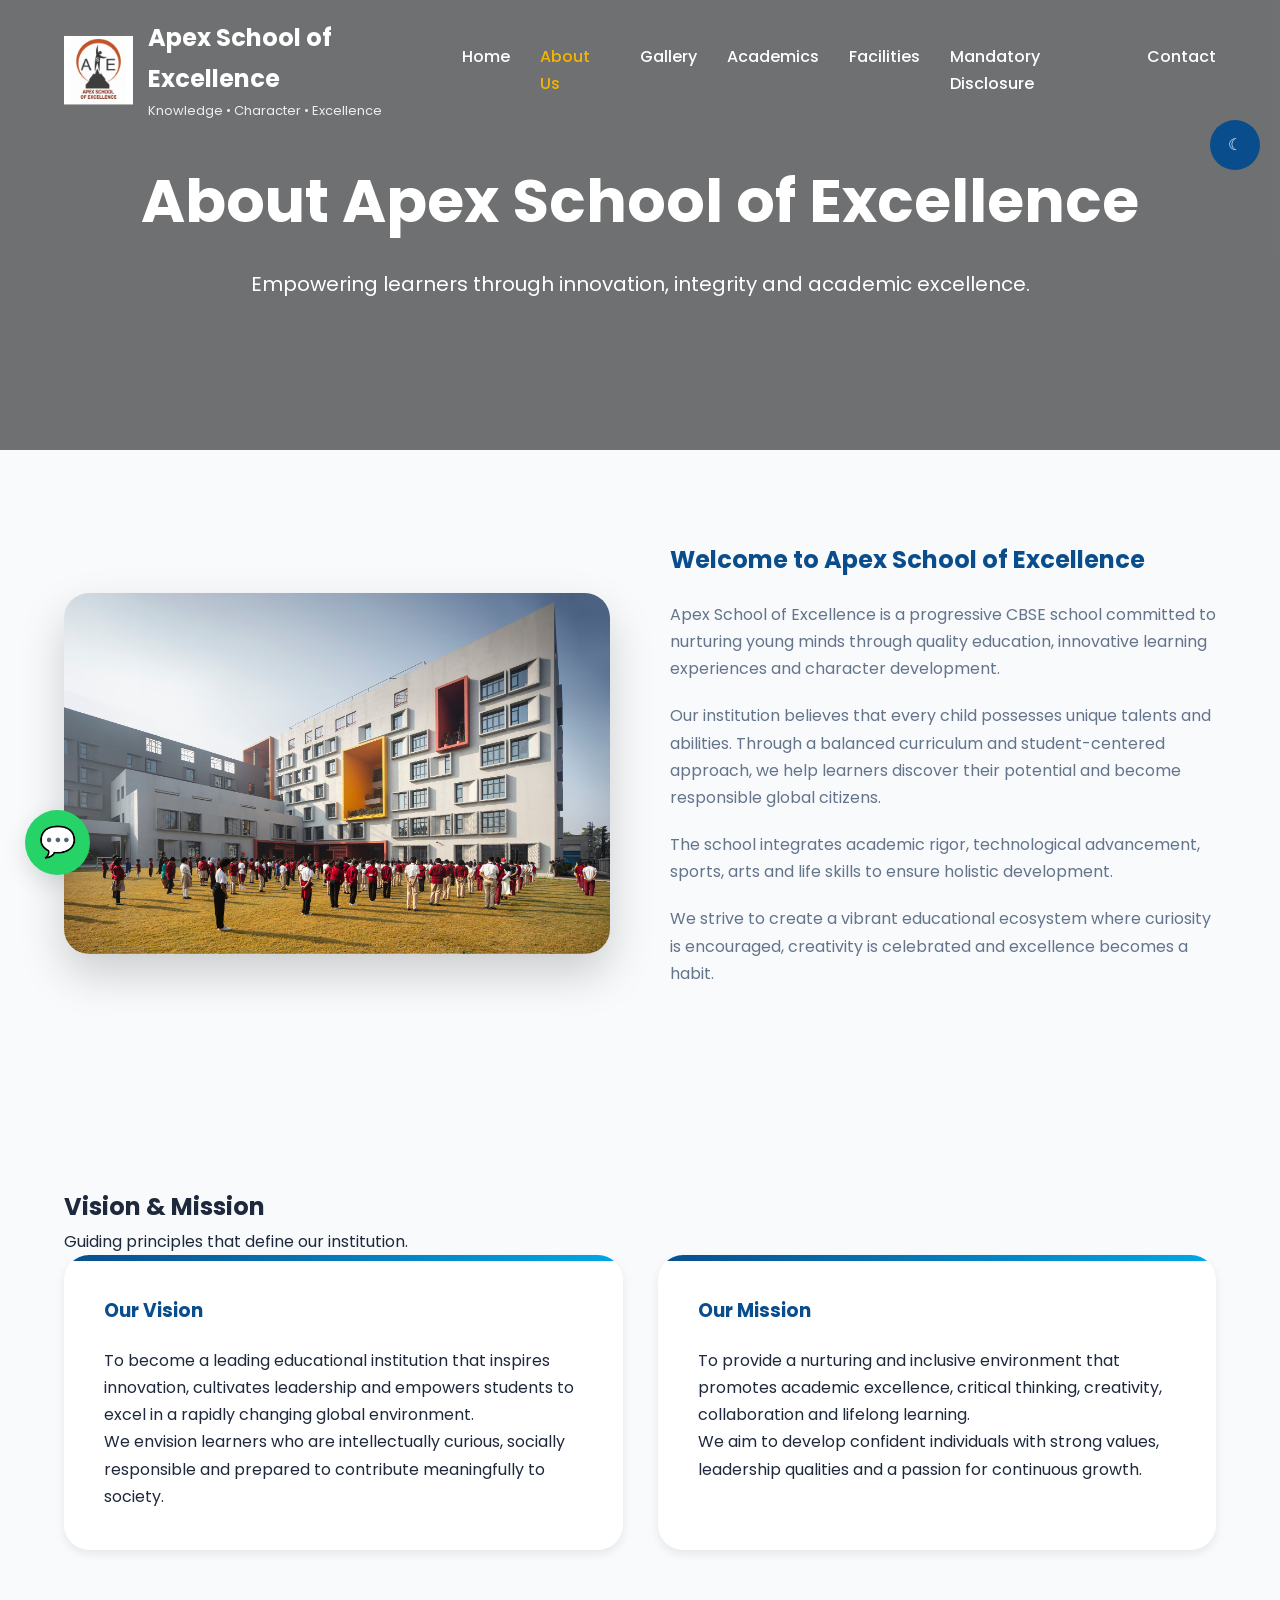
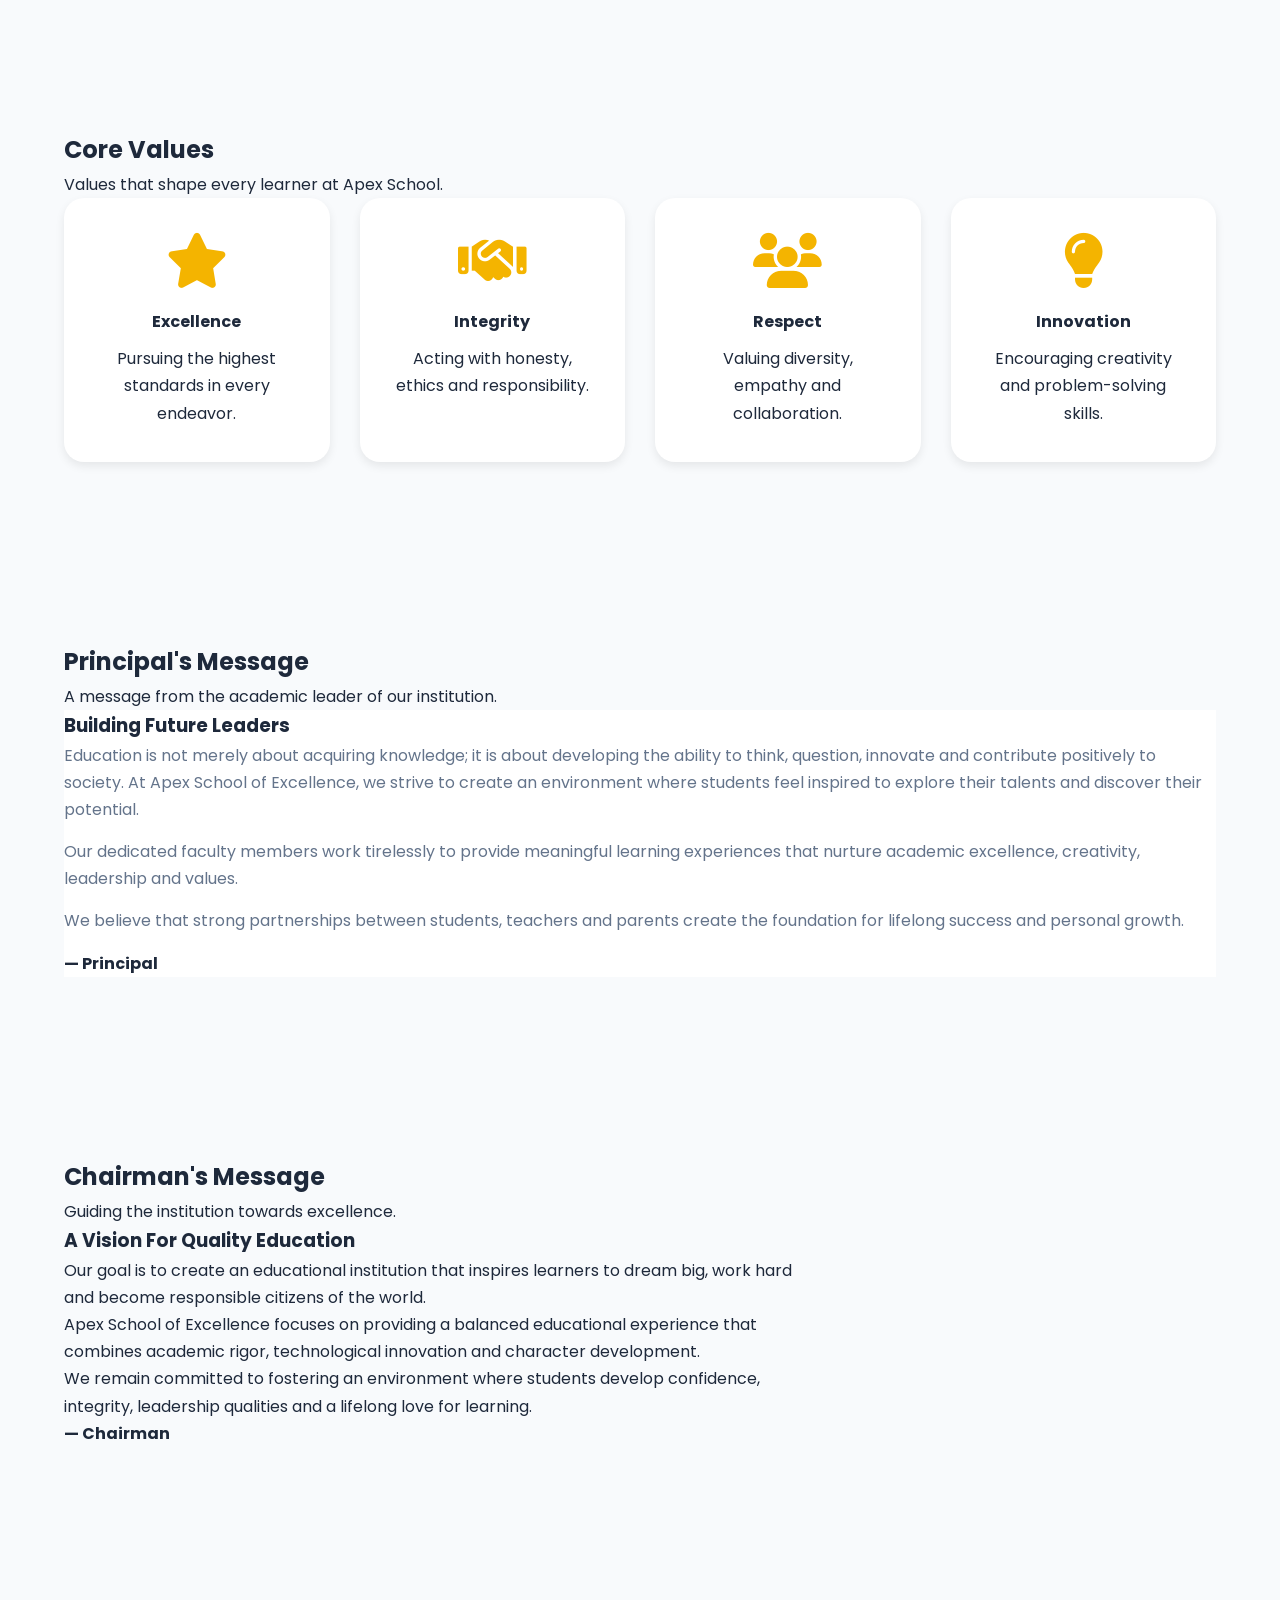
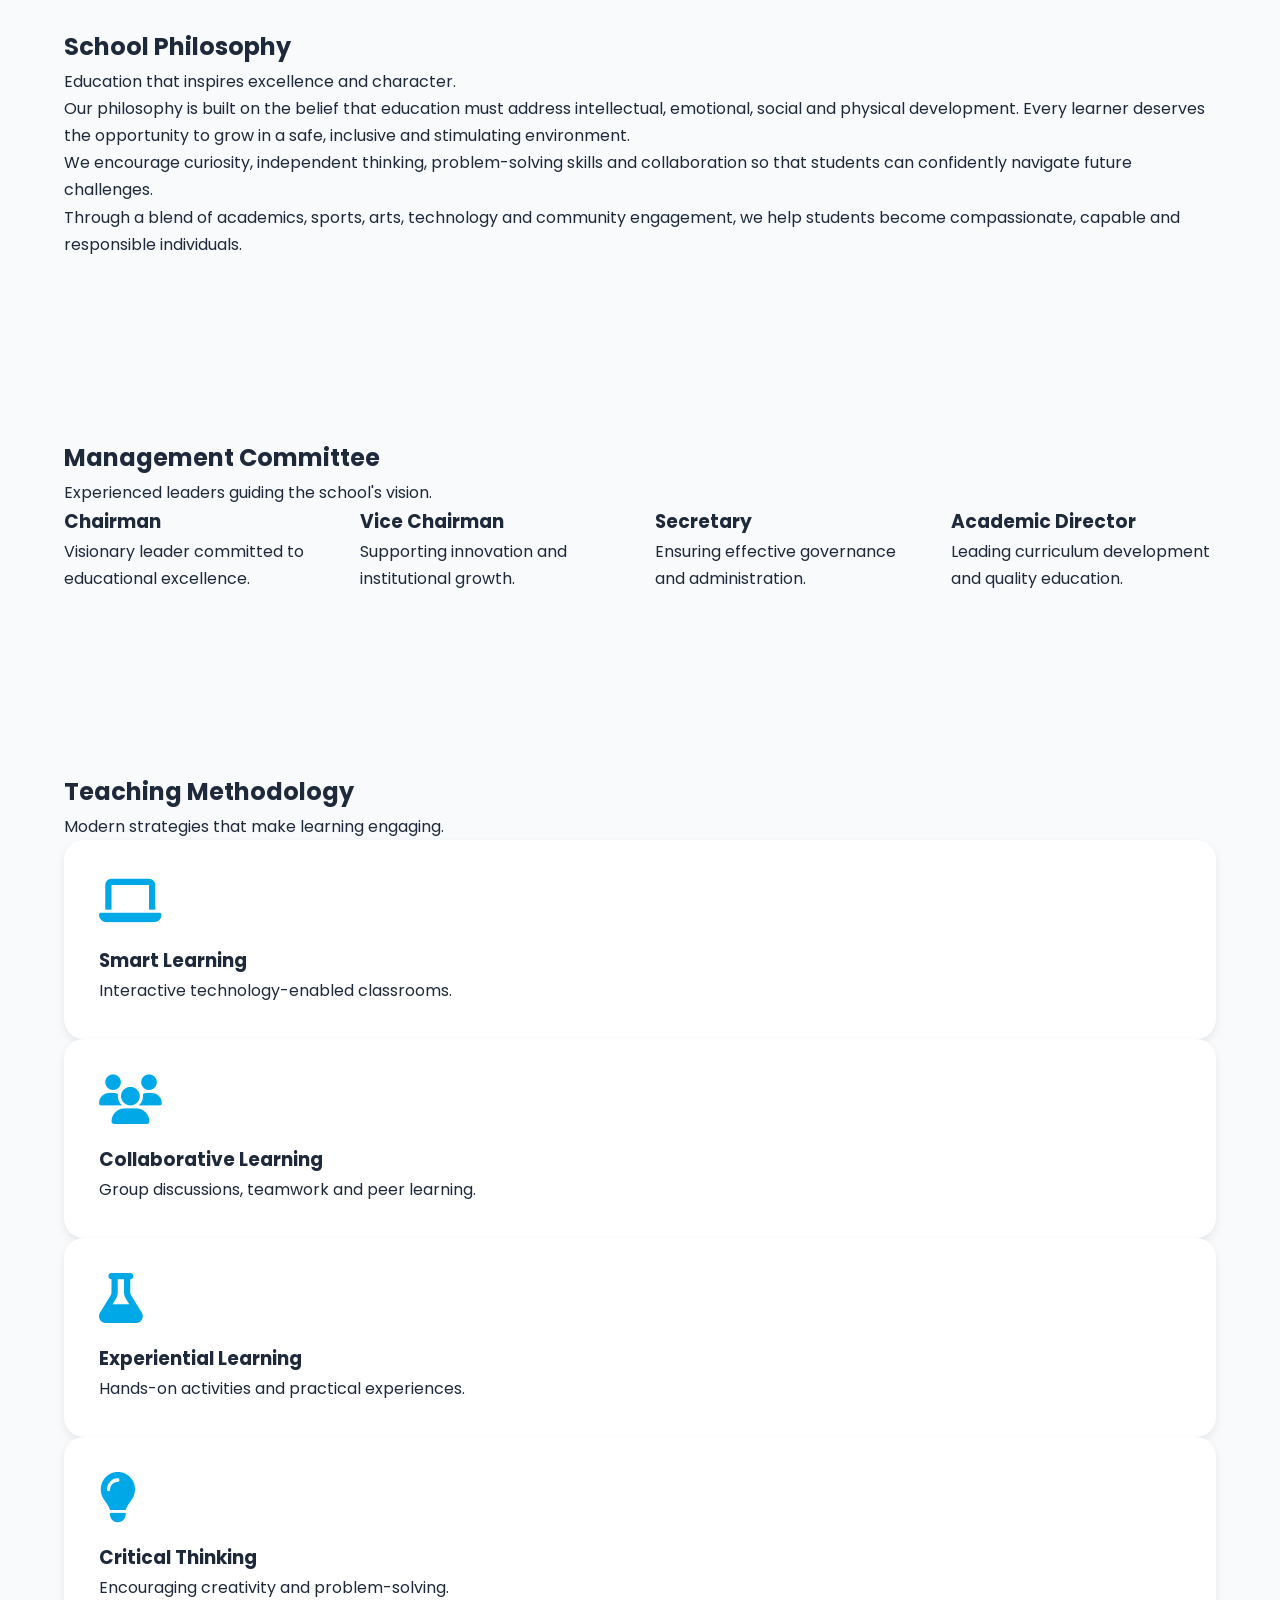
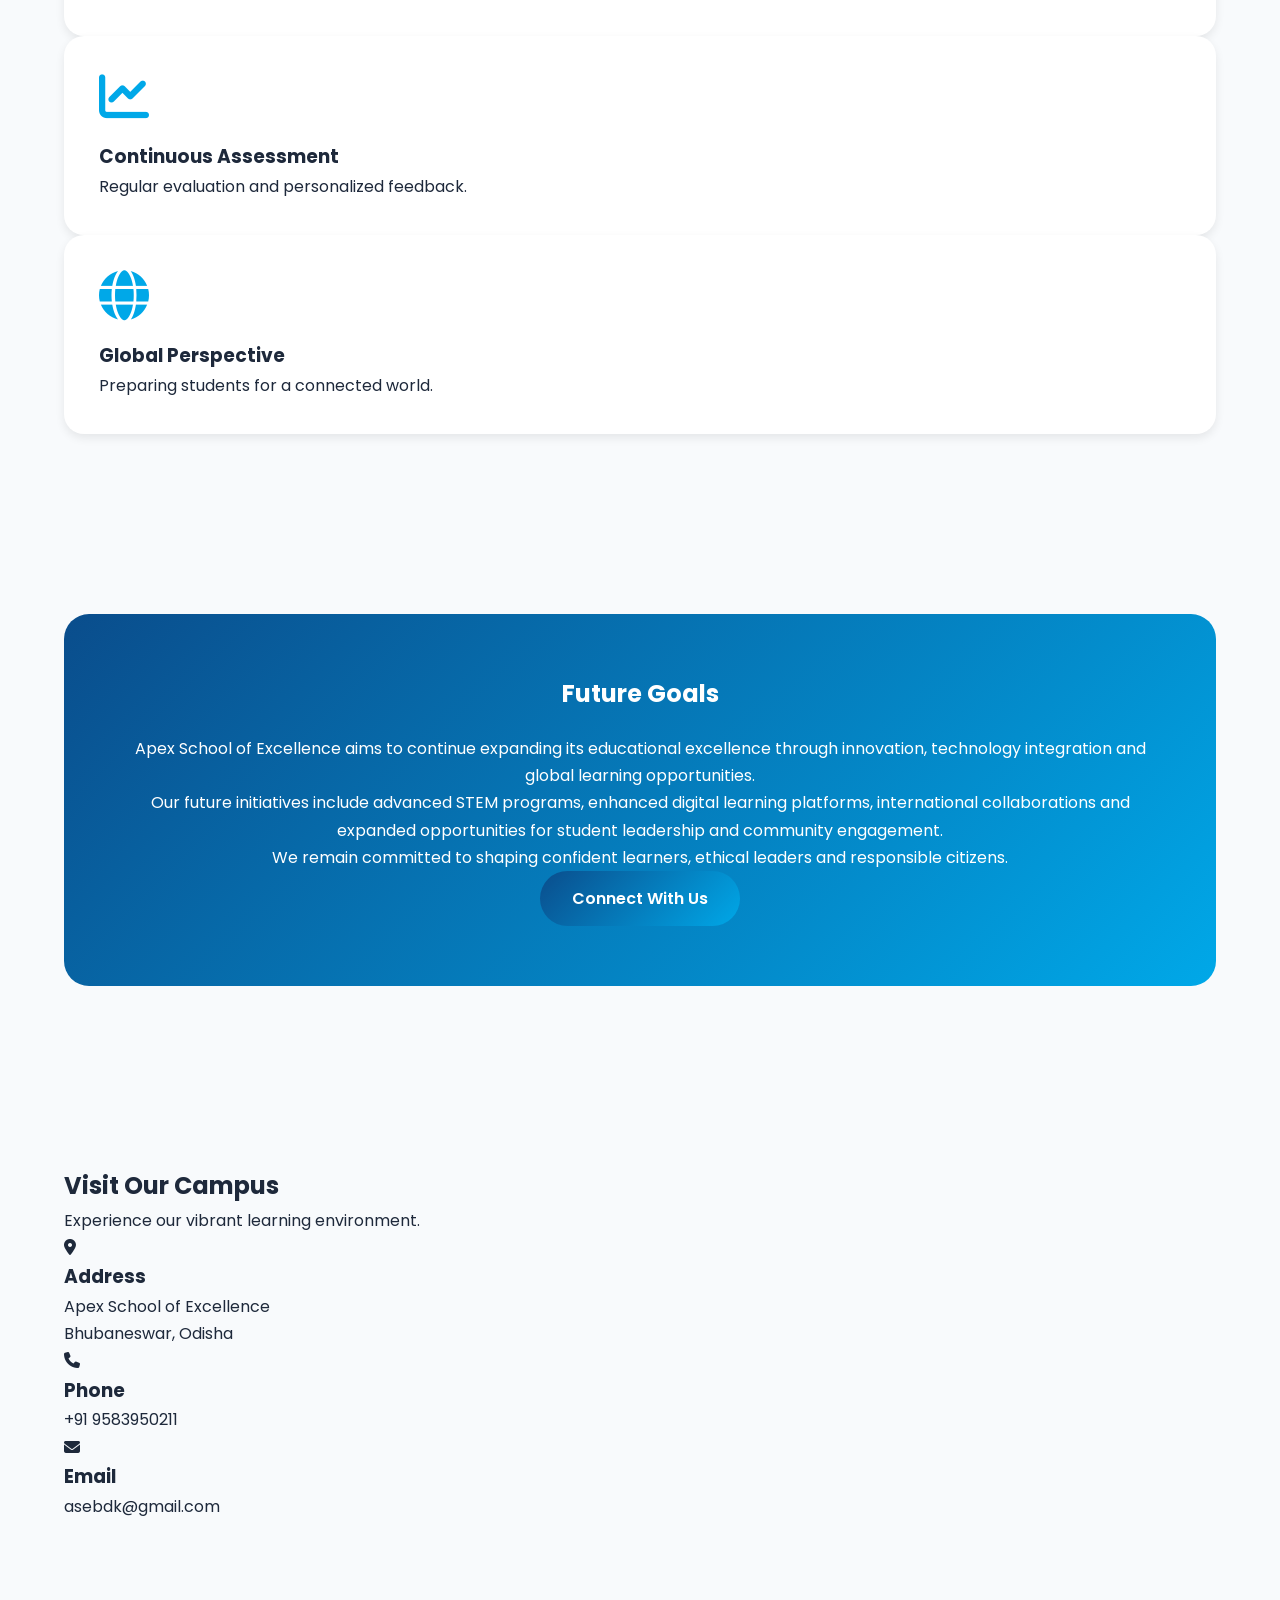
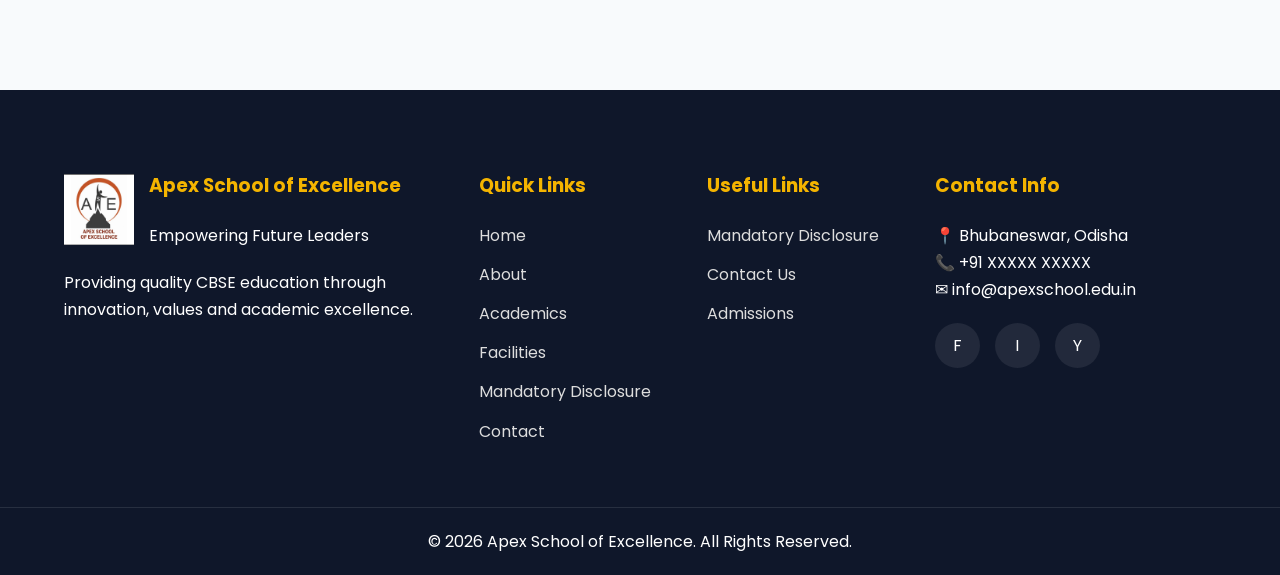
==== commit e982b361: "Update history timeline and contact information" ====
--- a/about.html
+++ b/about.html
@@ -267,105 +267,6 @@
 HISTORY TIMELINE
 ===================================== -->
 
-<section class="section bg-light">
-
-<div class="container">
-
-<div class="section-header">
-
-<h2>
-History of the School
-</h2>
-
-<p>
-A journey of growth and excellence.
-</p>
-
-</div>
-
-<div class="timeline">
-
-<div class="timeline-item">
-
-<div class="timeline-content">
-
-<h3>2006</h3>
-
-<p>
-Foundation of Apex School of Excellence with a vision
-to provide quality education.
-</p>
-
-</div>
-
-</div>
-
-<div class="timeline-item">
-
-<div class="timeline-content">
-
-<h3>2010</h3>
-
-<p>
-Expanded infrastructure with modern classrooms and
-advanced learning facilities.
-</p>
-
-</div>
-
-</div>
-
-<div class="timeline-item">
-
-<div class="timeline-content">
-
-<h3>2015</h3>
-
-<p>
-Introduced smart classroom technology and digital
-learning initiatives.
-</p>
-
-</div>
-
-</div>
-
-<div class="timeline-item">
-
-<div class="timeline-content">
-
-<h3>2020</h3>
-
-<p>
-Achieved recognition for innovation in education and
-student development programs.
-</p>
-
-</div>
-
-</div>
-
-<div class="timeline-item">
-
-<div class="timeline-content">
-
-<h3>2026</h3>
-
-<p>
-Continuing the mission of shaping future leaders
-through excellence and innovation.
-</p>
-
-</div>
-
-</div>
-
-</div>
-
-</div>
-
-</section>
-```
 <!-- =====================================
 PRINCIPAL MESSAGE
 ===================================== -->
@@ -858,7 +759,7 @@
 </h3>
 
 <p>
-+91 XXXXX XXXXX
++91 9583950211
 </p>
 
 </div>
@@ -872,7 +773,7 @@
 </h3>
 
 <p>
-info@apexschool.edu.in
+asebdk@gmail.com
 </p>
 
 </div>
@@ -890,4 +791,4 @@
 <script src="script.js"></script>
 
 </body>
-</html>+</html>
